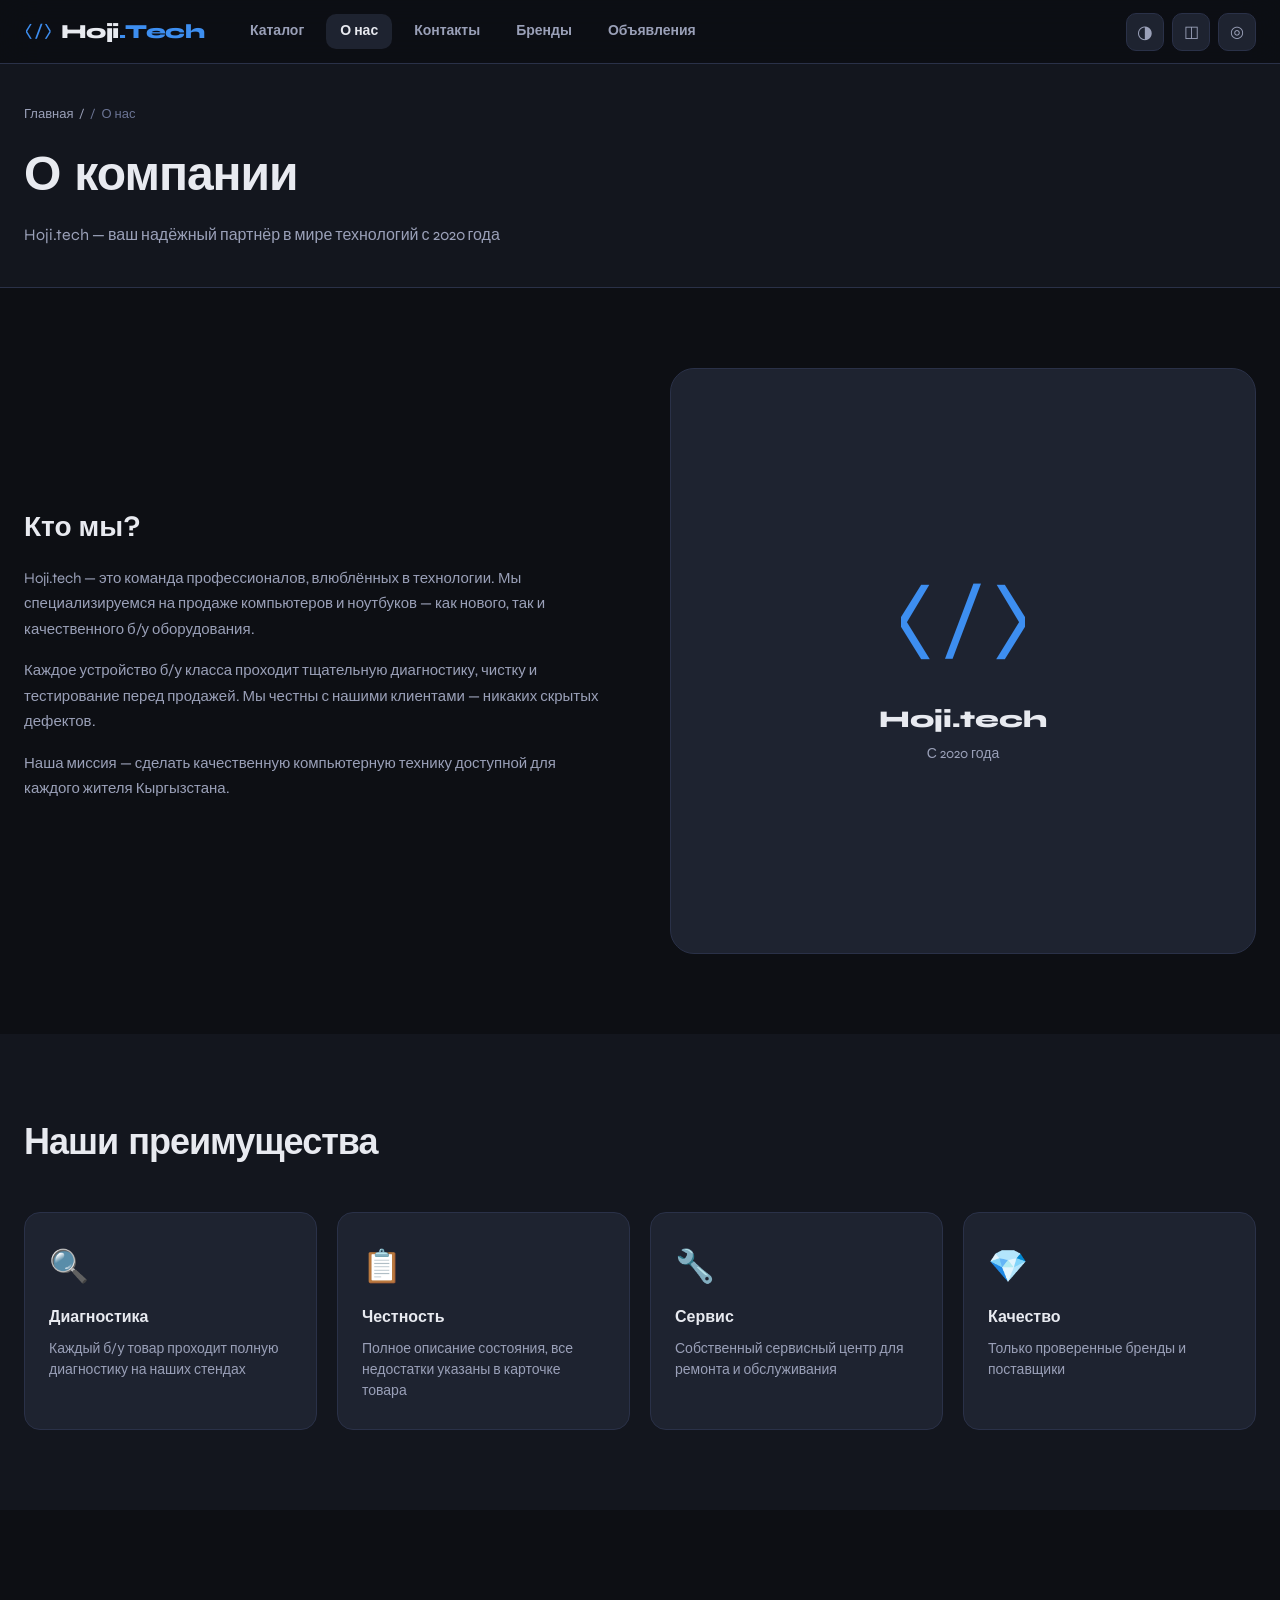
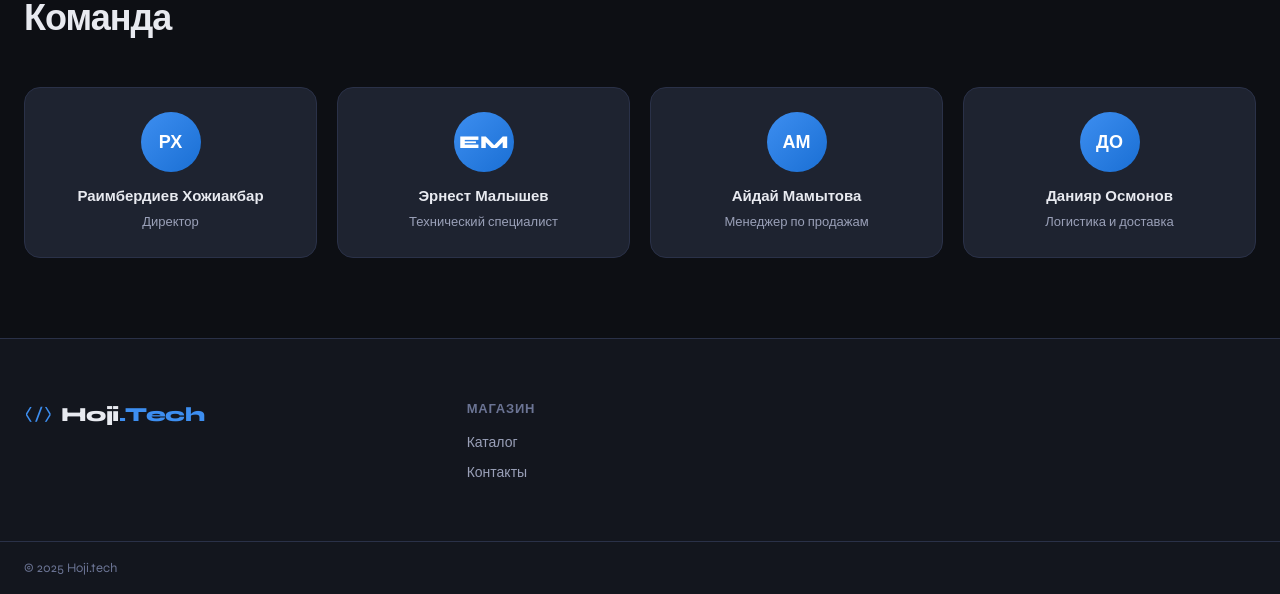
==== about.html @ 4a8a4456 "Add files via upload" ====
<!DOCTYPE html>
<html lang="ru" data-theme="dark">
<head>
  <meta charset="UTF-8">
  <meta name="viewport" content="width=device-width, initial-scale=1.0">
  <title>О нас — Hoji.tech</title>
  <meta name="description" content="Hoji.tech — ведущий интернет-магазин компьютерной техники в Кыргызстане. Узнайте о нас больше.">
  <link rel="preconnect" href="https://fonts.googleapis.com">
  <link href="https://fonts.googleapis.com/css2?family=Syne:wght@400;600;700;800&family=JetBrains+Mono:wght@300;400;500&display=swap" rel="stylesheet">
  <link rel="stylesheet" href="css/style.css">
  <script type="application/ld+json">
  {
    "@context": "https://schema.org",
    "@type": "AboutPage",
    "name": "О компании Hoji.tech",
    "description": "Интернет-магазин компьютеров в Кыргызстане"
  }
  </script>
</head>
<body>
  <header class="header" id="header">
    <div class="container header__inner">
      <a href="index.html" class="header__logo"><span class="logo-icon">⟨/⟩</span><span class="logo-text">Hoji<span class="accent">.Tech</span></span></a>
      <nav class="header__nav" id="mainNav">
        <a href="catalog.html" class="nav-link">Каталог</a>
        <a href="about.html" class="nav-link active">О нас</a>
        <a href="contacts.html" class="nav-link">Контакты</a>
        <a href="brands.html" class="nav-link">Бренды</a>
        <a href="listings.html" class="nav-link">Объявления</a>
      </nav>
      <div class="header__actions">
        <button class="btn-icon theme-toggle" id="themeToggle"><span class="theme-icon">◑</span></button>
        <a href="cart.html" class="btn-icon cart-btn"><span class="cart-icon">◫</span><span class="cart-badge" id="cartBadge" style="display:none">0</span></a>
        <a href="login.html" class="btn-icon" id="authBtn"><span>◎</span></a>
        <button class="btn-icon burger" id="burger"><span></span><span></span><span></span></button>
      </div>
    </div>
  </header>

  <main>
    <section class="page-hero">
      <div class="container">
        <div class="breadcrumb"><a href="index.html">Главная</a> / <span>О нас</span></div>
        <h1 class="page-title">О компании</h1>
        <p class="page-subtitle">Hoji.tech — ваш надёжный партнёр в мире технологий с 2020 года</p>
      </div>
    </section>

    <section class="section">
      <div class="container about-grid">
        <div class="about-text">
          <h2>Кто мы?</h2>
          <p>Hoji.tech — это команда профессионалов, влюблённых в технологии. Мы специализируемся на продаже компьютеров и ноутбуков — как нового, так и качественного б/у оборудования.</p>
          <p>Каждое устройство б/у класса проходит тщательную диагностику, чистку и тестирование перед продажей. Мы честны с нашими клиентами — никаких скрытых дефектов.</p>
          <p>Наша миссия — сделать качественную компьютерную технику доступной для каждого жителя Кыргызстана.</p>
        </div>
        <div class="about-image">
          <div class="about-image-card">
            <div class="about-image-inner">
              <span class="about-big-icon">⟨/⟩</span>
              <h3>Hoji.tech</h3>
              <p>С 2020 года</p>
            </div>
          </div>
        </div>
      </div>
    </section>

    <section class="section section--alt">
      <div class="container">
        <h2 class="section-title">Наши преимущества</h2>
        <div class="why__grid">
          <div class="why-card">
            <div class="why-card__icon">🔍</div>
            <h3>Диагностика</h3>
            <p>Каждый б/у товар проходит полную диагностику на наших стендах</p>
          </div>
          <div class="why-card">
            <div class="why-card__icon">📋</div>
            <h3>Честность</h3>
            <p>Полное описание состояния, все недостатки указаны в карточке товара</p>
          </div>
          <div class="why-card">
            <div class="why-card__icon">🔧</div>
            <h3>Сервис</h3>
            <p>Собственный сервисный центр для ремонта и обслуживания</p>
          </div>
          <div class="why-card">
            <div class="why-card__icon">💎</div>
            <h3>Качество</h3>
            <p>Только проверенные бренды и поставщики</p>
          </div>
        </div>
      </div>
    </section>

    <section class="section">
      <div class="container">
        <h2 class="section-title">Команда</h2>
        <div class="team-grid">
          <div class="team-card">
            <div class="team-card__avatar">РХ</div>
            <h3>Раимбердиев Хожиакбар</h3>
            <p>Директор</p>
          </div>
          <div class="team-card">
            <div class="team-card__avatar">EM</div>
            <h3>Эрнест Малышев</h3>
            <p>Технический специалист</p>
          </div>
          <div class="team-card">
            <div class="team-card__avatar">АМ</div>
            <h3>Айдай Мамытова</h3>
            <p>Менеджер по продажам</p>
          </div>
          <div class="team-card">
            <div class="team-card__avatar">ДО</div>
            <h3>Данияр Осмонов</h3>
            <p>Логистика и доставка</p>
          </div>
        </div>
      </div>
    </section>
  </main>

  <footer class="footer">
    <div class="container footer__inner">
      <div class="footer__brand">
        <a href="index.html" class="header__logo"><span class="logo-icon">⟨/⟩</span><span class="logo-text">Hoji<span class="accent">.Tech</span></span></a>
      </div>
      <div class="footer__links">
        <div class="footer__col">
          <h4>Магазин</h4>
          <a href="catalog.html">Каталог</a>
          <a href="contacts.html">Контакты</a>
        </div>
      </div>
    </div>
    <div class="footer__bottom"><div class="container"><span>© 2025 Hoji.tech</span></div></div>
  </footer>
  <div class="toast-container" id="toastContainer"></div>
  <div class="nav-overlay" id="navOverlay"></div>
  <script type="module" src="js/main.js"></script>
</body>
</html>
---- css/style.css ----
/* ===================================
   HOJI TECH — MAIN STYLESHEET
   Tech-style: Dark/Gray/Blue
   =================================== */

/* ---- RESET & BASE ---- */
*, *::before, *::after { box-sizing: border-box; margin: 0; padding: 0; }

:root {
  --bg: #0d0f14;
  --bg-2: #13161e;
  --bg-3: #1a1e2a;
  --bg-4: #21263a;
  --surface: #1e2330;
  --surface-2: #252b3b;
  --border: #2a3148;
  --border-2: #3a4460;
  --text: #e8eaf0;
  --text-2: #9aa0b8;
  --text-3: #6b7494;
  --accent: #3d8ef0;
  --accent-2: #1a6fd4;
  --accent-glow: rgba(61,142,240,0.2);
  --accent-glow-2: rgba(61,142,240,0.08);
  --green: #22c55e;
  --red: #ef4444;
  --orange: #f59e0b;
  --yellow: #eab308;
  --radius: 10px;
  --radius-lg: 16px;
  --radius-xl: 24px;
  --shadow: 0 2px 12px rgba(0,0,0,0.4);
  --shadow-lg: 0 8px 32px rgba(0,0,0,0.5);
  --transition: 0.2s ease;
  --font: 'Syne', sans-serif;
  --font-mono: 'JetBrains Mono', monospace;
  --header-h: 64px;
}

[data-theme="light"] {
  --bg: #f0f2f8;
  --bg-2: #e8ecf5;
  --bg-3: #dde3f0;
  --bg-4: #d0d8eb;
  --surface: #ffffff;
  --surface-2: #f5f7ff;
  --border: #cdd4e8;
  --border-2: #b8c3d8;
  --text: #1a1e2a;
  --text-2: #4a5270;
  --text-3: #8892a8;
  --accent-glow: rgba(61,142,240,0.12);
  --accent-glow-2: rgba(61,142,240,0.06);
  --shadow: 0 2px 12px rgba(0,0,0,0.08);
  --shadow-lg: 0 8px 32px rgba(0,0,0,0.12);
}

html { scroll-behavior: smooth; font-size: 16px; }

body {
  font-family: var(--font);
  background: var(--bg);
  color: var(--text);
  line-height: 1.6;
  min-height: 100vh;
  transition: background var(--transition), color var(--transition);
  -webkit-font-smoothing: antialiased;
}

a { color: inherit; text-decoration: none; }
img { max-width: 100%; height: auto; display: block; }
button { cursor: pointer; font-family: var(--font); border: none; background: none; }
input, select, textarea { font-family: var(--font); }
ul { list-style: none; }

.container {
  max-width: 1280px;
  margin: 0 auto;
  padding: 0 24px;
}

.accent { color: var(--accent); }
.w-full { width: 100%; }
.flex-1 { flex: 1; }

/* ---- SCROLLBAR ---- */
::-webkit-scrollbar { width: 6px; }
::-webkit-scrollbar-track { background: var(--bg-2); }
::-webkit-scrollbar-thumb { background: var(--border-2); border-radius: 3px; }

/* ===================================
   HEADER
   =================================== */
.header {
  position: sticky;
  top: 0;
  z-index: 100;
  height: var(--header-h);
  background: rgba(13,15,20,0.85);
  backdrop-filter: blur(20px);
  -webkit-backdrop-filter: blur(20px);
  border-bottom: 1px solid var(--border);
  transition: background var(--transition);
}

[data-theme="light"] .header {
  background: rgba(240,242,248,0.85);
}

.header__inner {
  display: flex;
  align-items: center;
  height: 100%;
  gap: 32px;
}

.header__logo {
  display: flex;
  align-items: center;
  gap: 8px;
  font-size: 20px;
  font-weight: 800;
  letter-spacing: -0.5px;
  white-space: nowrap;
}

.logo-icon {
  font-family: var(--font-mono);
  color: var(--accent);
  font-size: 16px;
  font-weight: 500;
}

.header__nav {
  display: flex;
  align-items: center;
  gap: 8px;
  flex: 1;
}

.nav-link {
  padding: 6px 14px;
  border-radius: var(--radius);
  color: var(--text-2);
  font-size: 14px;
  font-weight: 600;
  transition: color var(--transition), background var(--transition);
}
.nav-link:hover, .nav-link.active { color: var(--text); background: var(--surface); }

.header__actions {
  display: flex;
  align-items: center;
  gap: 8px;
  margin-left: auto;
}

.btn-icon {
  display: flex;
  align-items: center;
  justify-content: center;
  width: 38px;
  height: 38px;
  border-radius: var(--radius);
  background: var(--surface);
  color: var(--text-2);
  font-size: 16px;
  position: relative;
  transition: background var(--transition), color var(--transition), transform var(--transition);
  border: 1px solid var(--border);
}
.btn-icon:hover { background: var(--surface-2); color: var(--text); transform: translateY(-1px); }

.cart-badge {
  position: absolute;
  top: -4px;
  right: -4px;
  background: var(--accent);
  color: white;
  font-size: 10px;
  font-weight: 700;
  min-width: 18px;
  height: 18px;
  border-radius: 9px;
  display: flex;
  align-items: center;
  justify-content: center;
  padding: 0 4px;
}

.theme-icon { font-size: 18px; }

/* Burger */
.burger {
  display: none;
  flex-direction: column;
  gap: 4px;
  width: 38px;
  height: 38px;
  padding: 10px;
  background: var(--surface);
  border: 1px solid var(--border);
  border-radius: var(--radius);
}
.burger span {
  display: block;
  width: 100%;
  height: 2px;
  background: var(--text-2);
  border-radius: 2px;
  transition: transform 0.3s, opacity 0.3s;
}
.burger.open span:nth-child(1) { transform: translateY(6px) rotate(45deg); }
.burger.open span:nth-child(2) { opacity: 0; }
.burger.open span:nth-child(3) { transform: translateY(-6px) rotate(-45deg); }

/* Mobile Nav */
.nav-overlay {
  display: none;
  position: fixed;
  inset: 0;
  background: rgba(0,0,0,0.6);
  z-index: 99;
}
.nav-overlay.show { display: block; }

@media (max-width: 768px) {
  .burger { display: flex; }
  .header__nav {
    position: fixed;
    top: var(--header-h);
    left: 0;
    right: 0;
    background: var(--bg-2);
    border-bottom: 1px solid var(--border);
    flex-direction: column;
    align-items: stretch;
    gap: 4px;
    padding: 16px;
    z-index: 100;
    transform: translateY(-100%);
    opacity: 0;
    pointer-events: none;
    transition: transform 0.3s ease, opacity 0.3s ease;
  }
  .header__nav.open {
    transform: translateY(0);
    opacity: 1;
    pointer-events: auto;
  }
  .nav-link { padding: 12px 16px; font-size: 16px; }
}

/* ===================================
   BUTTONS
   =================================== */
.btn {
  display: inline-flex;
  align-items: center;
  justify-content: center;
  gap: 8px;
  padding: 10px 20px;
  border-radius: var(--radius);
  font-family: var(--font);
  font-size: 14px;
  font-weight: 700;
  letter-spacing: 0.2px;
  cursor: pointer;
  border: none;
  transition: all var(--transition);
  position: relative;
  overflow: hidden;
}
.btn::after {
  content: '';
  position: absolute;
  inset: 0;
  background: rgba(255,255,255,0);
  transition: background var(--transition);
}
.btn:hover::after { background: rgba(255,255,255,0.06); }
.btn:active { transform: scale(0.98); }

.btn--primary {
  background: var(--accent);
  color: white;
  box-shadow: 0 0 20px var(--accent-glow);
}
.btn--primary:hover { background: var(--accent-2); box-shadow: 0 0 30px var(--accent-glow); }

.btn--ghost {
  background: transparent;
  color: var(--text-2);
  border: 1px solid var(--border-2);
}
.btn--ghost:hover { background: var(--surface); color: var(--text); }

.btn--lg { padding: 14px 28px; font-size: 15px; border-radius: var(--radius-lg); }
.btn--sm { padding: 7px 14px; font-size: 13px; }
.btn--full { width: 100%; }

.btn-text { background: none; border: none; color: var(--accent); cursor: pointer; font-size: 14px; font-weight: 600; transition: color var(--transition); }
.btn-text:hover { color: var(--accent-2); }

.btn-arrow { transition: transform var(--transition); }
.btn:hover .btn-arrow { transform: translateX(4px); }

.btn-loader { animation: spin 1s linear infinite; }
@keyframes spin { to { transform: rotate(360deg); } }

/* ===================================
   FORMS
   =================================== */
.form-group { display: flex; flex-direction: column; gap: 6px; }
.form-label { font-size: 13px; font-weight: 600; color: var(--text-2); }
.form-input {
  background: var(--bg-3);
  border: 1px solid var(--border);
  border-radius: var(--radius);
  color: var(--text);
  font-family: var(--font);
  font-size: 14px;
  padding: 10px 14px;
  transition: border-color var(--transition), box-shadow var(--transition), background var(--transition);
  outline: none;
  width: 100%;
}
.form-input:focus {
  border-color: var(--accent);
  box-shadow: 0 0 0 3px var(--accent-glow);
  background: var(--bg-2);
}
.form-input.error { border-color: var(--red); box-shadow: 0 0 0 3px rgba(239,68,68,0.15); }
.form-textarea { resize: vertical; min-height: 80px; }
.form-textarea--mono { font-family: var(--font-mono); font-size: 12px; }
.form-error { font-size: 12px; color: var(--red); min-height: 16px; }
.form-hint { font-size: 12px; color: var(--text-3); }
.form-row { display: grid; grid-template-columns: 1fr 1fr; gap: 16px; }
.form-divider { padding: 8px 0; border-top: 1px solid var(--border); margin: 8px 0; }
.form-divider h3 { font-size: 15px; color: var(--text-2); padding-top: 8px; }
.form-actions { display: flex; gap: 12px; align-items: center; }

/* Phone Input */
.phone-input-wrap {
  display: flex;
  align-items: center;
  background: var(--bg-3);
  border: 1px solid var(--border);
  border-radius: var(--radius);
  overflow: hidden;
  transition: border-color var(--transition), box-shadow var(--transition);
}
.phone-input-wrap:focus-within {
  border-color: var(--accent);
  box-shadow: 0 0 0 3px var(--accent-glow);
}
.phone-prefix {
  padding: 10px 12px;
  font-size: 13px;
  font-weight: 600;
  color: var(--text-2);
  background: var(--bg-4);
  border-right: 1px solid var(--border);
  white-space: nowrap;
}
.phone-input { border: none !important; background: transparent !important; padding-left: 12px; box-shadow: none !important; }

/* Password toggle */
.password-wrap { position: relative; }
.password-wrap .form-input { padding-right: 44px; }
.password-toggle {
  position: absolute;
  right: 10px;
  top: 50%;
  transform: translateY(-50%);
  background: none;
  border: none;
  cursor: pointer;
  font-size: 16px;
  color: var(--text-3);
  transition: color var(--transition);
}
.password-toggle:hover { color: var(--text-2); }

/* Checkbox */
.filter-checkbox {
  display: flex;
  align-items: center;
  gap: 8px;
  cursor: pointer;
  padding: 4px 0;
  font-size: 14px;
  color: var(--text-2);
  transition: color var(--transition);
}
.filter-checkbox:hover { color: var(--text); }
.filter-checkbox input[type="checkbox"] {
  width: 16px;
  height: 16px;
  accent-color: var(--accent);
  cursor: pointer;
}

/* Radio options */
.delivery-options, .payment-options { display: flex; flex-direction: column; gap: 10px; margin-bottom: 20px; }
.delivery-option, .payment-option { cursor: pointer; }
.delivery-option input[type="radio"], .payment-option input[type="radio"] { display: none; }
.delivery-option__card, .payment-option__card {
  display: flex;
  align-items: center;
  gap: 12px;
  padding: 14px 16px;
  border: 1px solid var(--border);
  border-radius: var(--radius);
  background: var(--surface);
  transition: border-color var(--transition), background var(--transition);
}
.delivery-option input:checked + .delivery-option__card,
.payment-option input:checked + .payment-option__card {
  border-color: var(--accent);
  background: var(--accent-glow-2);
}
.delivery-option__icon, .payment-option__icon { font-size: 24px; }
.delivery-option__title, .payment-option__title { display: block; font-weight: 700; font-size: 14px; }
.delivery-option__desc, .payment-option__desc { display: block; font-size: 12px; color: var(--text-2); }

/* Form checkbox-label */
.form-checkbox-label {
  display: flex;
  align-items: center;
  gap: 8px;
  cursor: pointer;
  font-size: 14px;
  color: var(--text);
}
.form-checkbox-label input { width: 16px; height: 16px; accent-color: var(--accent); cursor: pointer; }

@media (max-width: 640px) {
  .form-row { grid-template-columns: 1fr; }
}

/* ===================================
   HERO SECTION
   =================================== */
.hero {
  position: relative;
  min-height: calc(100vh - var(--header-h));
  display: flex;
  align-items: center;
  overflow: hidden;
}

.hero__bg {
  position: absolute;
  inset: 0;
  pointer-events: none;
}

.hero__grid {
  position: absolute;
  inset: 0;
  background-image:
    linear-gradient(var(--border) 1px, transparent 1px),
    linear-gradient(90deg, var(--border) 1px, transparent 1px);
  background-size: 60px 60px;
  opacity: 0.3;
  mask-image: radial-gradient(ellipse 80% 80% at 50% 50%, black, transparent);
  -webkit-mask-image: radial-gradient(ellipse 80% 80% at 50% 50%, black, transparent);
}

.hero__orb {
  position: absolute;
  border-radius: 50%;
  filter: blur(80px);
  pointer-events: none;
}
.hero__orb--1 {
  width: 500px;
  height: 500px;
  background: radial-gradient(circle, rgba(61,142,240,0.15) 0%, transparent 70%);
  top: -100px;
  right: 0;
  animation: orbFloat 8s ease-in-out infinite;
}
.hero__orb--2 {
  width: 300px;
  height: 300px;
  background: radial-gradient(circle, rgba(61,142,240,0.08) 0%, transparent 70%);
  bottom: 0;
  left: 10%;
  animation: orbFloat 12s ease-in-out infinite reverse;
}
@keyframes orbFloat {
  0%, 100% { transform: translateY(0); }
  50% { transform: translateY(-30px); }
}

.hero__content {
  position: relative;
  padding: 80px 0;
}

.hero__badge {
  display: inline-flex;
  align-items: center;
  gap: 8px;
  padding: 6px 14px;
  background: var(--accent-glow-2);
  border: 1px solid rgba(61,142,240,0.3);
  border-radius: 20px;
  font-size: 13px;
  font-weight: 600;
  color: var(--accent);
  margin-bottom: 24px;
  animation: fadeInUp 0.6s ease both;
}

.pulse {
  width: 8px;
  height: 8px;
  background: var(--accent);
  border-radius: 50%;
  animation: pulse 2s ease-in-out infinite;
}
@keyframes pulse {
  0%, 100% { opacity: 1; transform: scale(1); }
  50% { opacity: 0.5; transform: scale(1.4); }
}

.hero__title {
  font-size: clamp(40px, 6vw, 80px);
  font-weight: 800;
  line-height: 1.05;
  letter-spacing: -2px;
  margin-bottom: 20px;
  animation: fadeInUp 0.6s 0.1s ease both;
}

.hero__title-accent {
  background: linear-gradient(135deg, var(--accent) 0%, #60b0ff 100%);
  -webkit-background-clip: text;
  -webkit-text-fill-color: transparent;
  background-clip: text;
}

.hero__subtitle {
  font-size: 18px;
  color: var(--text-2);
  max-width: 500px;
  margin-bottom: 36px;
  animation: fadeInUp 0.6s 0.2s ease both;
}

.hero__actions {
  display: flex;
  gap: 12px;
  flex-wrap: wrap;
  margin-bottom: 60px;
  animation: fadeInUp 0.6s 0.3s ease both;
}

.hero__stats {
  display: flex;
  gap: 48px;
  animation: fadeInUp 0.6s 0.4s ease both;
}

.stat { display: flex; flex-direction: column; }
.stat__num {
  font-size: 36px;
  font-weight: 800;
  font-family: var(--font-mono);
  color: var(--accent);
  line-height: 1;
}
.stat__label { font-size: 13px; color: var(--text-2); }

@keyframes fadeInUp {
  from { opacity: 0; transform: translateY(24px); }
  to { opacity: 1; transform: translateY(0); }
}

/* ===================================
   SECTIONS
   =================================== */
.section { padding: 80px 0; }
.section--alt { background: var(--bg-2); }
.section--no-pad { padding: 0; }

.section-title {
  font-size: clamp(24px, 3vw, 36px);
  font-weight: 800;
  letter-spacing: -1px;
  margin-bottom: 40px;
}

.section-header {
  display: flex;
  align-items: baseline;
  justify-content: space-between;
  margin-bottom: 40px;
}
.section-header .section-title { margin-bottom: 0; }
.section-link { font-size: 14px; font-weight: 600; color: var(--accent); transition: color var(--transition); }
.section-link:hover { color: var(--accent-2); }

/* ===================================
   CATEGORIES
   =================================== */
.categories__grid {
  display: grid;
  grid-template-columns: repeat(3, 1fr);
  gap: 20px;
}

.category-card {
  display: flex;
  flex-direction: column;
  padding: 32px;
  background: var(--surface);
  border: 1px solid var(--border);
  border-radius: var(--radius-lg);
  transition: transform var(--transition), border-color var(--transition), box-shadow var(--transition);
  cursor: pointer;
}
.category-card:hover {
  transform: translateY(-4px);
  border-color: var(--border-2);
  box-shadow: var(--shadow-lg);
}
.category-card--accent { border-color: rgba(61,142,240,0.4); }

.category-card__icon { font-size: 40px; margin-bottom: 16px; }
.category-card__title { font-size: 20px; font-weight: 700; margin-bottom: 8px; }
.category-card__desc { font-size: 14px; color: var(--text-2); margin-bottom: 16px; flex: 1; }
.category-card__link { font-size: 14px; font-weight: 600; color: var(--accent); }

@media (max-width: 768px) { .categories__grid { grid-template-columns: 1fr; gap: 12px; } }
@media (min-width: 769px) and (max-width: 1024px) { .categories__grid { grid-template-columns: repeat(2, 1fr); } }

/* ===================================
   PRODUCT CARDS
   =================================== */
.products-grid {
  display: grid;
  grid-template-columns: repeat(auto-fill, minmax(260px, 1fr));
  gap: 20px;
}

.product-card {
  background: var(--surface);
  border: 1px solid var(--border);
  border-radius: var(--radius-lg);
  overflow: hidden;
  transition: transform var(--transition), border-color var(--transition), box-shadow var(--transition);
  position: relative;
  display: flex;
  flex-direction: column;
}
.product-card:hover {
  transform: translateY(-4px);
  border-color: var(--border-2);
  box-shadow: var(--shadow-lg);
}

.product-card__img-wrap {
  position: relative;
  aspect-ratio: 4/3;
  background: var(--bg-3);
  overflow: hidden;
}
.product-card__img {
  width: 100%;
  height: 100%;
  object-fit: cover;
  transition: transform 0.4s ease;
}
.product-card:hover .product-card__img { transform: scale(1.05); }

.product-card__badges {
  position: absolute;
  top: 10px;
  left: 10px;
  display: flex;
  gap: 6px;
  flex-wrap: wrap;
}

.badge {
  display: inline-flex;
  align-items: center;
  gap: 4px;
  padding: 3px 8px;
  border-radius: 6px;
  font-size: 11px;
  font-weight: 700;
  letter-spacing: 0.3px;
}
.badge--new { background: var(--accent); color: white; }
.badge--used { background: var(--orange); color: white; }
.badge--sale { background: var(--red); color: white; }

.product-card__body {
  padding: 16px;
  display: flex;
  flex-direction: column;
  flex: 1;
}
.product-card__brand { font-size: 11px; font-family: var(--font-mono); color: var(--text-3); text-transform: uppercase; margin-bottom: 4px; }
.product-card__title { font-size: 15px; font-weight: 700; line-height: 1.3; margin-bottom: 8px; color: var(--text); }
.product-card__title a:hover { color: var(--accent); }

.product-card__price-row { display: flex; align-items: baseline; gap: 8px; margin-top: auto; padding-top: 12px; }
.product-card__price { font-size: 20px; font-weight: 800; color: var(--accent); font-family: var(--font-mono); }
.product-card__price-old { font-size: 13px; color: var(--text-3); text-decoration: line-through; }

.product-card__footer {
  padding: 12px 16px;
  border-top: 1px solid var(--border);
  display: flex;
  gap: 8px;
}
.product-card__footer .btn { flex: 1; padding: 9px 12px; font-size: 13px; }

/* Skeleton */
.skeleton {
  background: linear-gradient(90deg, var(--bg-3) 25%, var(--bg-4) 50%, var(--bg-3) 75%);
  background-size: 200% 100%;
  animation: shimmer 1.5s infinite;
  border-radius: var(--radius-lg);
  min-height: 320px;
}
@keyframes shimmer {
  0% { background-position: 200% 0; }
  100% { background-position: -200% 0; }
}
.skeleton--line { min-height: unset; border-radius: 4px; }

/* Intersection Observer reveal */
.product-card.hidden { opacity: 0; transform: translateY(20px); }
.product-card.visible {
  opacity: 1;
  transform: translateY(0);
  transition: opacity 0.5s ease, transform 0.5s ease;
}

/* ===================================
   WHY CARDS
   =================================== */
.why__grid {
  display: grid;
  grid-template-columns: repeat(4, 1fr);
  gap: 20px;
}
.why-card {
  background: var(--surface);
  border: 1px solid var(--border);
  border-radius: var(--radius-lg);
  padding: 28px 24px;
  transition: transform var(--transition), border-color var(--transition);
}
.why-card:hover { transform: translateY(-3px); border-color: var(--border-2); }
.why-card__icon { font-size: 32px; margin-bottom: 12px; }
.why-card h3 { font-size: 16px; font-weight: 700; margin-bottom: 8px; }
.why-card p { font-size: 14px; color: var(--text-2); line-height: 1.5; }

@media (max-width: 1024px) { .why__grid { grid-template-columns: repeat(2, 1fr); } }
@media (max-width: 640px) { .why__grid { grid-template-columns: 1fr; } }

/* ===================================
   CTA BANNER
   =================================== */
.cta-banner {
  background: linear-gradient(135deg, var(--bg-3) 0%, var(--surface) 100%);
  border-top: 1px solid var(--border);
  border-bottom: 1px solid var(--border);
  padding: 60px 0;
}
.cta-banner__inner {
  display: flex;
  align-items: center;
  justify-content: space-between;
  gap: 24px;
}
.cta-banner__content h2 { font-size: 28px; font-weight: 800; margin-bottom: 8px; }
.cta-banner__content p { font-size: 16px; color: var(--text-2); }
@media (max-width: 768px) { .cta-banner__inner { flex-direction: column; text-align: center; } }

/* ===================================
   FOOTER
   =================================== */
.footer {
  background: var(--bg-2);
  border-top: 1px solid var(--border);
  padding-top: 60px;
}
.footer__inner {
  display: grid;
  grid-template-columns: 1fr 2fr;
  gap: 48px;
  padding-bottom: 48px;
}
.footer__brand p { font-size: 13px; color: var(--text-2); margin-top: 12px; line-height: 1.6; }
.footer__links { display: grid; grid-template-columns: repeat(3, 1fr); gap: 24px; }
.footer__col h4 { font-size: 13px; font-weight: 700; text-transform: uppercase; letter-spacing: 0.8px; color: var(--text-3); margin-bottom: 12px; }
.footer__col a, .footer__col span { display: block; font-size: 14px; color: var(--text-2); margin-bottom: 8px; transition: color var(--transition); }
.footer__col a:hover { color: var(--text); }
.footer__bottom {
  border-top: 1px solid var(--border);
  padding: 16px 0;
}
.footer__bottom .container { display: flex; justify-content: space-between; align-items: center; font-size: 13px; color: var(--text-3); }
@media (max-width: 768px) {
  .footer__inner { grid-template-columns: 1fr; gap: 32px; }
  .footer__links { grid-template-columns: repeat(2, 1fr); }
}

/* ===================================
   TOAST NOTIFICATIONS
   =================================== */
.toast-container {
  position: fixed;
  bottom: 24px;
  right: 24px;
  z-index: 1000;
  display: flex;
  flex-direction: column;
  gap: 10px;
  pointer-events: none;
}

.toast {
  display: flex;
  align-items: center;
  gap: 12px;
  padding: 14px 18px;
  background: var(--surface-2);
  border: 1px solid var(--border-2);
  border-radius: var(--radius-lg);
  box-shadow: var(--shadow-lg);
  font-size: 14px;
  font-weight: 600;
  min-width: 260px;
  max-width: 360px;
  pointer-events: auto;
  transform: translateX(120%);
  transition: transform 0.35s cubic-bezier(0.34, 1.56, 0.64, 1), opacity 0.35s ease;
  opacity: 0;
}
.toast.show { transform: translateX(0); opacity: 1; }
.toast.hide { transform: translateX(120%); opacity: 0; }

.toast--success { border-left: 3px solid var(--green); }
.toast--error { border-left: 3px solid var(--red); }
.toast--info { border-left: 3px solid var(--accent); }

.toast__icon { font-size: 18px; flex-shrink: 0; }
.toast__text { flex: 1; }
.toast__close { color: var(--text-3); cursor: pointer; font-size: 16px; background: none; border: none; transition: color var(--transition); }
.toast__close:hover { color: var(--text); }

/* ===================================
   PAGE HERO (inner pages)
   =================================== */
.page-hero {
  background: var(--bg-2);
  border-bottom: 1px solid var(--border);
  padding: 40px 0;
}
.page-title { font-size: clamp(28px, 4vw, 48px); font-weight: 800; letter-spacing: -1px; margin-top: 12px; }
.page-subtitle { font-size: 16px; color: var(--text-2); margin-top: 8px; }

.breadcrumb {
  font-size: 13px;
  color: var(--text-3);
  display: flex;
  gap: 6px;
  align-items: center;
  flex-wrap: wrap;
}
.breadcrumb a { color: var(--text-2); transition: color var(--transition); }
.breadcrumb a:hover { color: var(--accent); }
.breadcrumb a::after { content: '/'; margin-left: 6px; }

/* ===================================
   CATALOG PAGE
   =================================== */
.catalog-page { padding: 40px 0; }

.catalog-search { margin-bottom: 32px; }
.search-wrap {
  position: relative;
  max-width: 600px;
}
.search-icon {
  position: absolute;
  left: 14px;
  top: 50%;
  transform: translateY(-50%);
  font-size: 20px;
  color: var(--text-3);
  pointer-events: none;
}
.search-input {
  width: 100%;
  background: var(--surface);
  border: 1px solid var(--border);
  border-radius: var(--radius-lg);
  color: var(--text);
  font-family: var(--font);
  font-size: 15px;
  padding: 13px 44px;
  outline: none;
  transition: border-color var(--transition), box-shadow var(--transition);
}
.search-input:focus {
  border-color: var(--accent);
  box-shadow: 0 0 0 3px var(--accent-glow);
}
.search-clear {
  position: absolute;
  right: 14px;
  top: 50%;
  transform: translateY(-50%);
  background: none;
  border: none;
  color: var(--text-3);
  cursor: pointer;
  font-size: 14px;
  transition: color var(--transition);
}
.search-clear:hover { color: var(--text); }

.catalog-layout {
  display: grid;
  grid-template-columns: 260px 1fr;
  gap: 32px;
  align-items: start;
}

/* Filters */
.filters {
  background: var(--surface);
  border: 1px solid var(--border);
  border-radius: var(--radius-lg);
  padding: 24px;
  position: sticky;
  top: calc(var(--header-h) + 16px);
}
.filters__header {
  display: flex;
  align-items: center;
  justify-content: space-between;
  margin-bottom: 24px;
}
.filters__header h3 { font-size: 16px; font-weight: 700; }

.filter-group { margin-bottom: 24px; }
.filter-group__title {
  font-size: 12px;
  font-weight: 700;
  text-transform: uppercase;
  letter-spacing: 0.8px;
  color: var(--text-3);
  margin-bottom: 10px;
}

/* Price range */
.price-range { display: flex; align-items: center; gap: 8px; margin-bottom: 12px; }
.price-input {
  width: 80px;
  background: var(--bg-3);
  border: 1px solid var(--border);
  border-radius: var(--radius);
  color: var(--text);
  font-family: var(--font-mono);
  font-size: 13px;
  padding: 7px 10px;
  outline: none;
  transition: border-color var(--transition);
}
.price-input:focus { border-color: var(--accent); }
.price-range__sep { color: var(--text-3); }
.price-slider { width: 100%; accent-color: var(--accent); cursor: pointer; }
.price-slider-wrap { padding: 8px 0; }

/* Catalog main */
.catalog-toolbar {
  display: flex;
  align-items: center;
  gap: 16px;
  margin-bottom: 20px;
  flex-wrap: wrap;
}
.catalog-count { font-size: 14px; color: var(--text-2); flex: 1; }
.catalog-sort { display: flex; align-items: center; gap: 8px; font-size: 13px; color: var(--text-2); }
.sort-select {
  background: var(--surface);
  border: 1px solid var(--border);
  border-radius: var(--radius);
  color: var(--text);
  font-family: var(--font);
  font-size: 13px;
  padding: 7px 12px;
  cursor: pointer;
  outline: none;
  transition: border-color var(--transition);
}
.sort-select:focus { border-color: var(--accent); }

.filters-toggle { display: none; }

.catalog-empty {
  text-align: center;
  padding: 80px 20px;
  grid-column: 1 / -1;
}
.empty-icon { font-size: 48px; margin-bottom: 16px; }
.catalog-empty h3 { font-size: 20px; font-weight: 700; margin-bottom: 8px; }
.catalog-empty p { color: var(--text-2); margin-bottom: 24px; }

/* Pagination */
.pagination {
  display: flex;
  gap: 8px;
  justify-content: center;
  margin-top: 40px;
  flex-wrap: wrap;
}
.page-btn {
  min-width: 38px;
  height: 38px;
  display: flex;
  align-items: center;
  justify-content: center;
  padding: 0 12px;
  border-radius: var(--radius);
  background: var(--surface);
  border: 1px solid var(--border);
  color: var(--text-2);
  font-size: 14px;
  font-weight: 600;
  cursor: pointer;
  transition: all var(--transition);
}
.page-btn:hover { background: var(--surface-2); color: var(--text); border-color: var(--border-2); }
.page-btn.active { background: var(--accent); color: white; border-color: var(--accent); }
.page-btn:disabled { opacity: 0.4; cursor: not-allowed; }

@media (max-width: 1024px) {
  .catalog-layout { grid-template-columns: 220px 1fr; gap: 20px; }
}
@media (max-width: 768px) {
  .catalog-layout { grid-template-columns: 1fr; }
  .filters {
    position: fixed;
    top: 0;
    left: 0;
    bottom: 0;
    width: 280px;
    z-index: 200;
    overflow-y: auto;
    transform: translateX(-100%);
    transition: transform 0.3s ease;
    border-radius: 0;
  }
  .filters.open { transform: translateX(0); }
  .filters-toggle { display: flex; }
}

/* ===================================
   PRODUCT PAGE
   =================================== */
.product-page { padding: 32px 0 80px; }

.product-skeleton {
  display: grid;
  grid-template-columns: 1fr 1fr;
  gap: 40px;
  margin: 32px 0;
}
.product-skeleton__gallery { aspect-ratio: 1; border-radius: var(--radius-lg); }
.product-skeleton__info { display: flex; flex-direction: column; gap: 12px; }

.product-detail {
  display: grid;
  grid-template-columns: 1fr 1fr;
  gap: 48px;
  margin: 32px 0;
  align-items: start;
}

/* Gallery */
.product-gallery { position: sticky; top: calc(var(--header-h) + 20px); }
.gallery-main {
  position: relative;
  border-radius: var(--radius-lg);
  overflow: hidden;
  background: var(--bg-3);
  aspect-ratio: 4/3;
  margin-bottom: 12px;
}
.gallery-main__img { width: 100%; height: 100%; object-fit: cover; cursor: zoom-in; transition: transform 0.4s ease; }
.gallery-main__img:hover { transform: scale(1.03); }
.gallery-zoom {
  position: absolute;
  bottom: 12px;
  right: 12px;
  background: rgba(0,0,0,0.5);
  color: white;
  border-radius: 8px;
  padding: 6px 10px;
  font-size: 14px;
  cursor: pointer;
  pointer-events: none;
}
.gallery-thumbs { display: flex; gap: 8px; overflow-x: auto; }
.gallery-thumb {
  flex-shrink: 0;
  width: 72px;
  height: 72px;
  border-radius: 8px;
  overflow: hidden;
  cursor: pointer;
  border: 2px solid transparent;
  transition: border-color var(--transition);
  background: var(--bg-3);
}
.gallery-thumb img { width: 100%; height: 100%; object-fit: cover; }
.gallery-thumb.active { border-color: var(--accent); }

/* Product Info */
.product-badges { display: flex; gap: 6px; margin-bottom: 12px; flex-wrap: wrap; }
.product-title { font-size: clamp(22px, 3vw, 32px); font-weight: 800; letter-spacing: -0.5px; margin-bottom: 8px; line-height: 1.2; }
.product-meta { display: flex; align-items: center; gap: 16px; margin-bottom: 24px; }
.product-brand { font-size: 13px; font-family: var(--font-mono); color: var(--accent); font-weight: 500; }
.product-sku { font-size: 12px; color: var(--text-3); font-family: var(--font-mono); }

.product-price-block { display: flex; align-items: baseline; gap: 12px; margin-bottom: 12px; }
.product-price { font-size: 36px; font-weight: 800; color: var(--accent); font-family: var(--font-mono); }
.product-price-old { font-size: 18px; color: var(--text-3); text-decoration: line-through; }

.product-availability { display: flex; align-items: center; gap: 8px; font-size: 14px; color: var(--green); margin-bottom: 24px; font-weight: 600; }
.dot { width: 8px; height: 8px; border-radius: 50%; flex-shrink: 0; }
.dot--green { background: var(--green); box-shadow: 0 0 6px rgba(34,197,94,0.5); }
.dot--red { background: var(--red); }

.product-actions {
  display: flex;
  gap: 12px;
  margin-bottom: 24px;
  align-items: center;
}
.qty-control {
  display: flex;
  align-items: center;
  border: 1px solid var(--border);
  border-radius: var(--radius);
  overflow: hidden;
}
.qty-btn {
  width: 38px;
  height: 46px;
  display: flex;
  align-items: center;
  justify-content: center;
  background: var(--surface);
  border: none;
  color: var(--text-2);
  font-size: 20px;
  font-weight: 600;
  cursor: pointer;
  transition: background var(--transition), color var(--transition);
}
.qty-btn:hover { background: var(--surface-2); color: var(--text); }
.qty-input {
  width: 48px;
  height: 46px;
  text-align: center;
  background: var(--bg-3);
  border: none;
  border-left: 1px solid var(--border);
  border-right: 1px solid var(--border);
  color: var(--text);
  font-family: var(--font-mono);
  font-size: 15px;
  font-weight: 600;
  outline: none;
}

.product-delivery { display: flex; flex-direction: column; gap: 8px; margin-top: 20px; }
.delivery-item { font-size: 13px; color: var(--text-2); display: flex; align-items: center; gap: 8px; }

/* Tabs */
.product-tabs { margin: 48px 0; }
.tabs-nav { display: flex; gap: 0; border-bottom: 1px solid var(--border); margin-bottom: 24px; }
.tab-btn {
  padding: 12px 24px;
  background: none;
  border: none;
  border-bottom: 2px solid transparent;
  font-family: var(--font);
  font-size: 14px;
  font-weight: 600;
  color: var(--text-2);
  cursor: pointer;
  transition: color var(--transition), border-color var(--transition);
  margin-bottom: -1px;
}
.tab-btn.active, .tab-btn:hover { color: var(--text); border-bottom-color: var(--accent); }
.tab-content { display: none; }
.tab-content.active { display: block; }

.specs-table { width: 100%; border-collapse: collapse; }
.specs-table tr:nth-child(even) td { background: var(--bg-2); }
.specs-table td { padding: 10px 16px; font-size: 14px; border-bottom: 1px solid var(--border); }
.specs-table td:first-child { color: var(--text-2); width: 40%; font-weight: 600; }

.product-description { font-size: 15px; color: var(--text-2); line-height: 1.7; }

/* Related */
.related-section { margin: 48px 0; }

/* Zoom modal */
.zoom-modal {
  position: fixed;
  inset: 0;
  z-index: 500;
  display: flex;
  align-items: center;
  justify-content: center;
}
.zoom-modal__backdrop { position: absolute; inset: 0; background: rgba(0,0,0,0.85); cursor: pointer; }
.zoom-modal__content { position: relative; z-index: 1; max-width: 90vw; max-height: 90vh; }
.zoom-modal__content img { max-width: 90vw; max-height: 90vh; object-fit: contain; border-radius: var(--radius-lg); }
.zoom-close {
  position: absolute;
  top: -12px;
  right: -12px;
  width: 32px;
  height: 32px;
  border-radius: 50%;
  background: var(--surface);
  border: 1px solid var(--border);
  color: var(--text);
  font-size: 16px;
  display: flex;
  align-items: center;
  justify-content: center;
  cursor: pointer;
  z-index: 2;
}

@media (max-width: 768px) {
  .product-detail { grid-template-columns: 1fr; }
  .product-gallery { position: static; }
  .product-skeleton { grid-template-columns: 1fr; }
}

/* ===================================
   CART PAGE
   =================================== */
.cart-page { padding: 40px 0 80px; }

.cart-empty { text-align: center; padding: 100px 20px; }
.cart-empty .empty-icon { font-size: 64px; margin-bottom: 20px; }
.cart-empty h2 { font-size: 28px; font-weight: 700; margin-bottom: 8px; }
.cart-empty p { color: var(--text-2); margin-bottom: 24px; }

.cart-layout { display: grid; grid-template-columns: 1fr 340px; gap: 32px; align-items: start; }

.cart-items { background: var(--surface); border: 1px solid var(--border); border-radius: var(--radius-lg); overflow: hidden; }
.cart-items__header {
  display: grid;
  grid-template-columns: 2fr 1fr 120px 1fr 40px;
  gap: 16px;
  padding: 14px 20px;
  font-size: 12px;
  font-weight: 700;
  text-transform: uppercase;
  letter-spacing: 0.8px;
  color: var(--text-3);
  border-bottom: 1px solid var(--border);
}

.cart-item {
  display: grid;
  grid-template-columns: 2fr 1fr 120px 1fr 40px;
  gap: 16px;
  align-items: center;
  padding: 16px 20px;
  border-bottom: 1px solid var(--border);
  transition: background var(--transition);
}
.cart-item:last-child { border-bottom: none; }
.cart-item:hover { background: var(--bg-3); }

.cart-item__info { display: flex; align-items: center; gap: 12px; }
.cart-item__img {
  width: 60px;
  height: 60px;
  object-fit: cover;
  border-radius: 8px;
  background: var(--bg-3);
  flex-shrink: 0;
}
.cart-item__title { font-size: 14px; font-weight: 600; line-height: 1.3; }
.cart-item__title a:hover { color: var(--accent); }
.cart-item__brand { font-size: 11px; color: var(--text-3); font-family: var(--font-mono); }
.cart-item__price { font-size: 15px; font-weight: 700; color: var(--accent); font-family: var(--font-mono); }
.cart-item__total { font-size: 15px; font-weight: 700; font-family: var(--font-mono); }
.cart-item__remove {
  background: none;
  border: none;
  color: var(--text-3);
  cursor: pointer;
  font-size: 16px;
  transition: color var(--transition);
  display: flex;
  align-items: center;
  justify-content: center;
  width: 32px;
  height: 32px;
  border-radius: 8px;
  transition: background var(--transition), color var(--transition);
}
.cart-item__remove:hover { background: rgba(239,68,68,0.1); color: var(--red); }

/* Cart qty control */
.cart-qty {
  display: flex;
  align-items: center;
  border: 1px solid var(--border);
  border-radius: 8px;
  overflow: hidden;
  width: fit-content;
}
.cart-qty__btn {
  width: 30px;
  height: 30px;
  display: flex;
  align-items: center;
  justify-content: center;
  background: var(--bg-3);
  border: none;
  color: var(--text-2);
  font-size: 16px;
  cursor: pointer;
  transition: background var(--transition);
}
.cart-qty__btn:hover { background: var(--bg-4); }
.cart-qty__num {
  width: 36px;
  height: 30px;
  display: flex;
  align-items: center;
  justify-content: center;
  font-size: 13px;
  font-weight: 700;
  font-family: var(--font-mono);
  background: var(--bg-2);
  border-left: 1px solid var(--border);
  border-right: 1px solid var(--border);
}

.cart-actions-row {
  display: flex;
  align-items: center;
  justify-content: space-between;
  padding: 16px 20px;
  border-top: 1px solid var(--border);
}

.cart-summary {
  background: var(--surface);
  border: 1px solid var(--border);
  border-radius: var(--radius-lg);
  padding: 24px;
  position: sticky;
  top: calc(var(--header-h) + 16px);
}
.cart-summary__title { font-size: 18px; font-weight: 700; margin-bottom: 20px; }
.cart-summary__row {
  display: flex;
  justify-content: space-between;
  align-items: center;
  padding: 10px 0;
  border-bottom: 1px solid var(--border);
  font-size: 14px;
  color: var(--text-2);
}
.cart-summary__row--total {
  border-bottom: none;
  font-size: 18px;
  font-weight: 800;
  color: var(--text);
  padding: 16px 0 20px;
}
.cart-secure { display: flex; align-items: center; justify-content: center; gap: 6px; font-size: 12px; color: var(--text-3); margin-top: 12px; }

@media (max-width: 1024px) { .cart-layout { grid-template-columns: 1fr; } .cart-summary { position: static; } }
@media (max-width: 640px) {
  .cart-items__header { display: none; }
  .cart-item { grid-template-columns: 1fr auto; gap: 12px; }
  .cart-item > *:nth-child(3), .cart-item > *:nth-child(4) { display: none; }
}

/* ===================================
   CHECKOUT PAGE
   =================================== */
.checkout-page { padding: 40px 0 80px; }

.checkout-steps {
  display: flex;
  align-items: center;
  margin-bottom: 40px;
  max-width: 600px;
}
.checkout-step {
  display: flex;
  align-items: center;
  gap: 10px;
  flex: 1;
}
.step-num {
  width: 34px;
  height: 34px;
  border-radius: 50%;
  display: flex;
  align-items: center;
  justify-content: center;
  background: var(--surface);
  border: 2px solid var(--border);
  font-size: 14px;
  font-weight: 700;
  transition: all var(--transition);
  flex-shrink: 0;
}
.step-label { font-size: 13px; font-weight: 600; color: var(--text-2); }
.checkout-step.active .step-num { background: var(--accent); border-color: var(--accent); color: white; }
.checkout-step.done .step-num { background: var(--green); border-color: var(--green); color: white; }
.step-line { flex: 1; height: 2px; background: var(--border); margin: 0 8px; }

.checkout-layout { display: grid; grid-template-columns: 1fr 360px; gap: 32px; align-items: start; }

.checkout-form { background: var(--surface); border: 1px solid var(--border); border-radius: var(--radius-lg); padding: 32px; }
.form-step { display: none; }
.form-step.active { display: block; }
.form-step__title { font-size: 20px; font-weight: 700; margin-bottom: 24px; }
.form-step .form-group { margin-bottom: 16px; }

.checkout-summary {
  background: var(--surface);
  border: 1px solid var(--border);
  border-radius: var(--radius-lg);
  padding: 24px;
  position: sticky;
  top: calc(var(--header-h) + 16px);
}
.checkout-summary h3 { font-size: 16px; font-weight: 700; margin-bottom: 16px; }
.checkout-items { margin-bottom: 16px; }
.checkout-item {
  display: flex;
  align-items: center;
  gap: 10px;
  padding: 8px 0;
  border-bottom: 1px solid var(--border);
}
.checkout-item:last-child { border-bottom: none; }
.checkout-item__img { width: 44px; height: 44px; object-fit: cover; border-radius: 8px; background: var(--bg-3); flex-shrink: 0; }
.checkout-item__info { flex: 1; }
.checkout-item__name { font-size: 13px; font-weight: 600; line-height: 1.3; }
.checkout-item__qty { font-size: 12px; color: var(--text-3); }
.checkout-item__price { font-size: 13px; font-weight: 700; color: var(--accent); font-family: var(--font-mono); flex-shrink: 0; }
.checkout-summary__divider { height: 1px; background: var(--border); margin: 12px 0; }
.checkout-summary__row { display: flex; justify-content: space-between; font-size: 14px; color: var(--text-2); padding: 4px 0; }
.checkout-summary__row--total { font-size: 18px; font-weight: 800; color: var(--text); padding: 12px 0 0; border-top: 1px solid var(--border); margin-top: 8px; }

.order-review {
  background: var(--bg-3);
  border: 1px solid var(--border);
  border-radius: var(--radius);
  padding: 16px;
  margin-bottom: 24px;
  font-size: 13px;
  line-height: 1.8;
  color: var(--text-2);
}

@media (max-width: 1024px) { .checkout-layout { grid-template-columns: 1fr; } .checkout-summary { position: static; } }
@media (max-width: 640px) { .checkout-steps { font-size: 12px; } .step-label { display: none; } .checkout-form { padding: 20px; } }

/* ===================================
   AUTH PAGE
   =================================== */
.auth-page {
  min-height: calc(100vh - var(--header-h));
  display: flex;
  align-items: center;
  justify-content: center;
  padding: 40px 24px;
  background: radial-gradient(ellipse at 50% 30%, var(--accent-glow-2) 0%, transparent 60%);
}
.auth-container { width: 100%; max-width: 460px; }
.auth-card {
  background: var(--surface);
  border: 1px solid var(--border);
  border-radius: var(--radius-xl);
  padding: 40px;
}
.auth-logo { display: flex; align-items: center; gap: 8px; font-size: 22px; font-weight: 800; margin-bottom: 28px; }

.auth-tabs { display: flex; gap: 4px; background: var(--bg-3); border-radius: var(--radius); padding: 4px; margin-bottom: 24px; }
.auth-tab {
  flex: 1;
  padding: 9px;
  border-radius: 7px;
  background: transparent;
  border: none;
  font-family: var(--font);
  font-size: 14px;
  font-weight: 600;
  color: var(--text-2);
  cursor: pointer;
  transition: all var(--transition);
}
.auth-tab.active { background: var(--surface-2); color: var(--text); box-shadow: var(--shadow); }

.auth-form { display: none; }
.auth-form.active { display: flex; flex-direction: column; gap: 16px; }
.auth-hint { font-size: 12px; color: var(--text-3); text-align: center; }
.auth-hint code { font-family: var(--font-mono); color: var(--accent); background: var(--bg-3); padding: 2px 6px; border-radius: 4px; }

/* ===================================
   PROFILE PAGE
   =================================== */
.profile-page { padding: 40px 0 80px; }
.profile-layout { display: grid; grid-template-columns: 260px 1fr; gap: 32px; align-items: start; }

.profile-sidebar {
  background: var(--surface);
  border: 1px solid var(--border);
  border-radius: var(--radius-lg);
  padding: 24px;
  text-align: center;
  position: sticky;
  top: calc(var(--header-h) + 16px);
}
.profile-avatar {
  width: 80px;
  height: 80px;
  border-radius: 50%;
  background: linear-gradient(135deg, var(--accent) 0%, var(--accent-2) 100%);
  display: flex;
  align-items: center;
  justify-content: center;
  font-size: 28px;
  font-weight: 800;
  color: white;
  margin: 0 auto 12px;
}
.profile-name { font-size: 17px; font-weight: 700; margin-bottom: 4px; }
.profile-email { font-size: 13px; color: var(--text-2); margin-bottom: 24px; }

.profile-nav { display: flex; flex-direction: column; gap: 4px; }
.profile-nav__item {
  display: flex;
  align-items: center;
  gap: 10px;
  padding: 10px 14px;
  border-radius: var(--radius);
  background: none;
  border: none;
  font-family: var(--font);
  font-size: 14px;
  font-weight: 600;
  color: var(--text-2);
  cursor: pointer;
  transition: all var(--transition);
  text-align: left;
}
.profile-nav__item:hover { background: var(--bg-3); color: var(--text); }
.profile-nav__item.active { background: var(--accent-glow-2); color: var(--accent); border: 1px solid rgba(61,142,240,0.2); }
.profile-nav__item.danger { color: var(--red); }
.profile-nav__item.danger:hover { background: rgba(239,68,68,0.1); }

.profile-content {
  background: var(--surface);
  border: 1px solid var(--border);
  border-radius: var(--radius-lg);
  padding: 32px;
}
.profile-tab { display: none; }
.profile-tab.active { display: block; }
.profile-tab h2 { font-size: 20px; font-weight: 700; margin-bottom: 24px; }
.profile-form { display: flex; flex-direction: column; gap: 16px; }

/* Orders list */
.order-card {
  background: var(--bg-3);
  border: 1px solid var(--border);
  border-radius: var(--radius-lg);
  padding: 20px;
  margin-bottom: 16px;
}
.order-card__header { display: flex; align-items: center; justify-content: space-between; margin-bottom: 16px; flex-wrap: wrap; gap: 12px; }
.order-card__num { font-size: 14px; font-weight: 700; font-family: var(--font-mono); }
.order-card__date { font-size: 13px; color: var(--text-2); }
.order-status {
  padding: 4px 10px;
  border-radius: 20px;
  font-size: 12px;
  font-weight: 700;
}
.order-status--pending { background: rgba(234,179,8,0.15); color: var(--yellow); }
.order-status--confirmed { background: rgba(61,142,240,0.15); color: var(--accent); }
.order-status--processing { background: rgba(245,158,11,0.15); color: var(--orange); }
.order-status--shipped { background: rgba(61,142,240,0.15); color: var(--accent); }
.order-status--delivered { background: rgba(34,197,94,0.15); color: var(--green); }
.order-status--cancelled { background: rgba(239,68,68,0.15); color: var(--red); }
.order-card__items { font-size: 13px; color: var(--text-2); margin-bottom: 12px; }
.order-card__total { font-size: 16px; font-weight: 800; color: var(--accent); font-family: var(--font-mono); }

@media (max-width: 768px) { .profile-layout { grid-template-columns: 1fr; } .profile-sidebar { position: static; } }

/* ===================================
   ADMIN PAGE
   =================================== */
.admin-page { padding: 40px 0 80px; }
.admin-header { margin-bottom: 32px; }
.admin-header h1 { font-size: 32px; font-weight: 800; margin-bottom: 24px; }
.admin-stats { display: grid; grid-template-columns: repeat(4, 1fr); gap: 16px; }
.admin-stat {
  background: var(--surface);
  border: 1px solid var(--border);
  border-radius: var(--radius-lg);
  padding: 20px;
  text-align: center;
}
.admin-stat__num { display: block; font-size: 28px; font-weight: 800; color: var(--accent); font-family: var(--font-mono); }
.admin-stat__label { font-size: 13px; color: var(--text-2); }

.admin-tabs { display: flex; gap: 4px; background: var(--bg-3); border-radius: var(--radius); padding: 4px; margin-bottom: 24px; width: fit-content; }
.admin-tab {
  padding: 9px 20px;
  border-radius: 7px;
  background: transparent;
  border: none;
  font-family: var(--font);
  font-size: 14px;
  font-weight: 600;
  color: var(--text-2);
  cursor: pointer;
  transition: all var(--transition);
}
.admin-tab.active { background: var(--surface); color: var(--text); box-shadow: var(--shadow); }

.admin-content { display: none; }
.admin-content.active { display: block; }

.admin-toolbar { display: flex; align-items: center; justify-content: space-between; margin-bottom: 20px; }
.admin-toolbar h2 { font-size: 20px; font-weight: 700; }

.admin-table-wrap { overflow-x: auto; border-radius: var(--radius-lg); border: 1px solid var(--border); }
.admin-table { width: 100%; border-collapse: collapse; }
.admin-table th {
  padding: 12px 16px;
  text-align: left;
  font-size: 12px;
  font-weight: 700;
  text-transform: uppercase;
  letter-spacing: 0.6px;
  color: var(--text-3);
  background: var(--bg-3);
  border-bottom: 1px solid var(--border);
  white-space: nowrap;
}
.admin-table td {
  padding: 12px 16px;
  font-size: 13px;
  border-bottom: 1px solid var(--border);
  vertical-align: middle;
}
.admin-table tr:last-child td { border-bottom: none; }
.admin-table tr:hover td { background: var(--bg-3); }
.admin-table img { width: 48px; height: 48px; object-fit: cover; border-radius: 8px; }

.action-btns { display: flex; gap: 6px; }
.admin-btn {
  padding: 5px 10px;
  border-radius: 6px;
  font-size: 12px;
  font-weight: 600;
  cursor: pointer;
  border: none;
  font-family: var(--font);
  transition: all var(--transition);
}
.admin-btn--edit { background: var(--accent-glow-2); color: var(--accent); border: 1px solid rgba(61,142,240,0.3); }
.admin-btn--edit:hover { background: var(--accent); color: white; }
.admin-btn--delete { background: rgba(239,68,68,0.1); color: var(--red); border: 1px solid rgba(239,68,68,0.3); }
.admin-btn--delete:hover { background: var(--red); color: white; }
.admin-btn--status { background: var(--surface-2); color: var(--text-2); border: 1px solid var(--border); }
.admin-btn--status:hover { background: var(--surface); color: var(--text); }

@media (max-width: 1024px) { .admin-stats { grid-template-columns: repeat(2, 1fr); } }

/* ===================================
   MODALS
   =================================== */
.modal {
  position: fixed;
  inset: 0;
  z-index: 300;
  display: flex;
  align-items: center;
  justify-content: center;
  padding: 20px;
}
.modal__backdrop {
  position: absolute;
  inset: 0;
  background: rgba(0,0,0,0.7);
  backdrop-filter: blur(4px);
}
.modal__content {
  position: relative;
  z-index: 1;
  background: var(--bg-2);
  border: 1px solid var(--border);
  border-radius: var(--radius-xl);
  padding: 32px;
  width: 100%;
  max-width: 600px;
  max-height: 90vh;
  overflow-y: auto;
  animation: modalIn 0.3s cubic-bezier(0.34, 1.56, 0.64, 1);
}
.modal__content--sm { max-width: 380px; }
@keyframes modalIn {
  from { opacity: 0; transform: scale(0.9) translateY(20px); }
  to { opacity: 1; transform: scale(1) translateY(0); }
}
.modal__header { display: flex; align-items: center; justify-content: space-between; margin-bottom: 24px; }
.modal__header h3 { font-size: 18px; font-weight: 700; }
.modal-close {
  width: 32px;
  height: 32px;
  border-radius: 50%;
  background: var(--bg-3);
  border: 1px solid var(--border);
  color: var(--text-2);
  font-size: 14px;
  display: flex;
  align-items: center;
  justify-content: center;
  cursor: pointer;
  transition: all var(--transition);
}
.modal-close:hover { background: var(--red); color: white; border-color: var(--red); }

/* Admin form */
.admin-form { display: flex; flex-direction: column; gap: 16px; }

.form-grid {
  display: grid;
  grid-template-columns: repeat(2, minmax(0, 1fr));
  gap: 18px;
}
.form-fullwidth {
  grid-column: 1 / -1;
}
.section-actions {
  display: flex;
  justify-content: flex-end;
  margin-bottom: 24px;
}
.catalog-listings {
  margin-top: 48px;
  padding-top: 18px;
  border-top: 1px solid var(--border);
}
.catalog-listings__header {
  display: flex;
  justify-content: space-between;
  align-items: flex-end;
  gap: 16px;
  margin-bottom: 18px;
}
.catalog-listings__header h2 {
  margin: 0;
  font-size: 24px;
}
.catalog-listings__header p {
  margin: 6px 0 0;
  color: var(--text-2);
  font-size: 14px;
}
.listings-grid {
  display: grid;
  grid-template-columns: repeat(auto-fit, minmax(280px, 1fr));
  gap: 24px;
  margin-top: 24px;
}
.listing-card {
  background: var(--surface);
  border: 1px solid var(--border);
  border-radius: var(--radius-xl);
  overflow: hidden;
  display: grid;
  grid-template-rows: 180px auto;
}
.listing-card__image {
  background-size: cover;
  background-position: center;
}
.listing-card__body {
  padding: 20px;
  display: flex;
  flex-direction: column;
  gap: 12px;
}
.listing-card__top {
  display: flex;
  gap: 10px;
  flex-wrap: wrap;
  align-items: center;
}
.listing-card__title {
  font-size: 18px;
  font-weight: 700;
  margin: 0;
  color: var(--text);
}
.listing-card__desc {
  color: var(--text-2);
  font-size: 14px;
  line-height: 1.6;
  min-height: 60px;
}
.listing-card__info {
  display: flex;
  justify-content: space-between;
  gap: 12px;
  flex-wrap: wrap;
  font-size: 14px;
  color: var(--text-3);
}
.listing-card__price {
  font-family: var(--font-mono);
  font-size: 16px;
  font-weight: 700;
  color: var(--text);
}
.listing-card__meta {
  display: grid;
  gap: 6px;
  font-size: 13px;
  color: var(--text-2);
}
.listing-card__meta span {
  display: block;
}

/* Success modal */
.success-modal { text-align: center; max-width: 420px; }
.success-modal__header {
  background: linear-gradient(135deg, var(--accent), #00d9ff);
  padding: 20px;
  border-radius: 12px 12px 0 0;
  margin: -20px -20px 20px -20px;
}
.success-modal__label {
  display: block;
  font-size: 12px;
  text-transform: uppercase;
  letter-spacing: 1px;
  color: rgba(255, 255, 255, 0.9);
  margin-bottom: 10px;
  font-weight: 600;
}
.success-modal__number {
  font-size: 32px;
  font-weight: 700;
  font-family: var(--font-mono);
  color: white;
  letter-spacing: 2px;
}
.success-icon {
  width: 72px;
  height: 72px;
  border-radius: 50%;
  background: rgba(34,197,94,0.15);
  border: 2px solid var(--green);
  display: flex;
  align-items: center;
  justify-content: center;
  font-size: 28px;
  color: var(--green);
  margin: 0 auto 20px;
}
.success-modal h2 { font-size: 24px; font-weight: 800; margin-bottom: 12px; }
.success-modal p { font-size: 15px; color: var(--text-2); margin-bottom: 24px; line-height: 1.6; }
.success-actions { display: flex; gap: 12px; justify-content: center; flex-wrap: wrap; }

/* ===================================
   ABOUT PAGE
   =================================== */
.about-grid {
  display: grid;
  grid-template-columns: 1fr 1fr;
  gap: 60px;
  align-items: center;
}
.about-text h2 { font-size: 28px; font-weight: 700; margin-bottom: 16px; }
.about-text p { font-size: 15px; color: var(--text-2); line-height: 1.7; margin-bottom: 16px; }
.about-image-card {
  background: var(--surface);
  border: 1px solid var(--border);
  border-radius: var(--radius-xl);
  overflow: hidden;
  aspect-ratio: 1;
  display: flex;
  align-items: center;
  justify-content: center;
}
.about-image-inner { text-align: center; }
.about-big-icon { font-size: 80px; display: block; margin-bottom: 16px; font-family: var(--font-mono); color: var(--accent); }
.about-image-inner h3 { font-size: 24px; font-weight: 800; margin-bottom: 4px; }
.about-image-inner p { font-size: 14px; color: var(--text-2); }

.team-grid { display: grid; grid-template-columns: repeat(4, 1fr); gap: 20px; }
.team-card {
  background: var(--surface);
  border: 1px solid var(--border);
  border-radius: var(--radius-lg);
  padding: 24px;
  text-align: center;
  transition: transform var(--transition), border-color var(--transition);
}
.team-card:hover { transform: translateY(-3px); border-color: var(--border-2); }
.team-card__avatar {
  width: 60px;
  height: 60px;
  border-radius: 50%;
  background: linear-gradient(135deg, var(--accent) 0%, var(--accent-2) 100%);
  display: flex;
  align-items: center;
  justify-content: center;
  font-size: 18px;
  font-weight: 800;
  color: white;
  margin: 0 auto 12px;
}
.team-card h3 { font-size: 15px; font-weight: 700; margin-bottom: 4px; }
.team-card p { font-size: 13px; color: var(--text-2); }

@media (max-width: 1024px) { .team-grid { grid-template-columns: repeat(2, 1fr); } }
@media (max-width: 768px) { .about-grid { grid-template-columns: 1fr; } .team-grid { grid-template-columns: repeat(2, 1fr); } }

/* ===================================
   CONTACTS PAGE
   =================================== */
.contacts-layout { display: grid; grid-template-columns: 1fr 1fr; gap: 48px; }
.contacts-info { display: flex; flex-direction: column; gap: 16px; }
.contact-card {
  display: flex;
  align-items: flex-start;
  gap: 16px;
  background: var(--surface);
  border: 1px solid var(--border);
  border-radius: var(--radius-lg);
  padding: 20px;
}
.contact-card__icon { font-size: 28px; flex-shrink: 0; }
.contact-card h3 { font-size: 14px; font-weight: 700; margin-bottom: 4px; }
.contact-card p, .contact-card a, .contact-card span { font-size: 14px; color: var(--text-2); line-height: 1.6; display: block; }
.contact-card a:hover { color: var(--accent); }

.contact-form-wrap h2 { font-size: 22px; font-weight: 700; margin-bottom: 20px; }
.contact-form { display: flex; flex-direction: column; gap: 16px; }

.map-placeholder {
  height: 300px;
  background: var(--bg-2);
  border-top: 1px solid var(--border);
  display: flex;
  align-items: center;
  justify-content: center;
}
.map-placeholder__content { text-align: center; }
.map-icon { font-size: 48px; display: block; margin-bottom: 12px; }
.map-placeholder__content p { font-size: 16px; font-weight: 600; margin-bottom: 16px; }

@media (max-width: 768px) { .contacts-layout { grid-template-columns: 1fr; } }

/* ===================================
   ANIMATIONS & UTILITY
   =================================== */
@keyframes fadeIn { from { opacity: 0; } to { opacity: 1; } }

.page-header {
  margin-bottom: 32px;
}

/* Status colors table */
.status-badge {
  display: inline-flex;
  align-items: center;
  padding: 3px 8px;
  border-radius: 20px;
  font-size: 11px;
  font-weight: 700;
}

.card-form {
  background: var(--bg-3);
  border: 1px solid var(--border);
  border-radius: var(--radius-lg);
  padding: 20px;
  margin-bottom: 20px;
  display: flex;
  flex-direction: column;
  gap: 16px;
}
.card-form__title {
  font-size: 15px;
  font-weight: 700;
  margin-bottom: 4px;
}
.card-secure-note {
  font-size: 12px;
  color: var(--green);
}
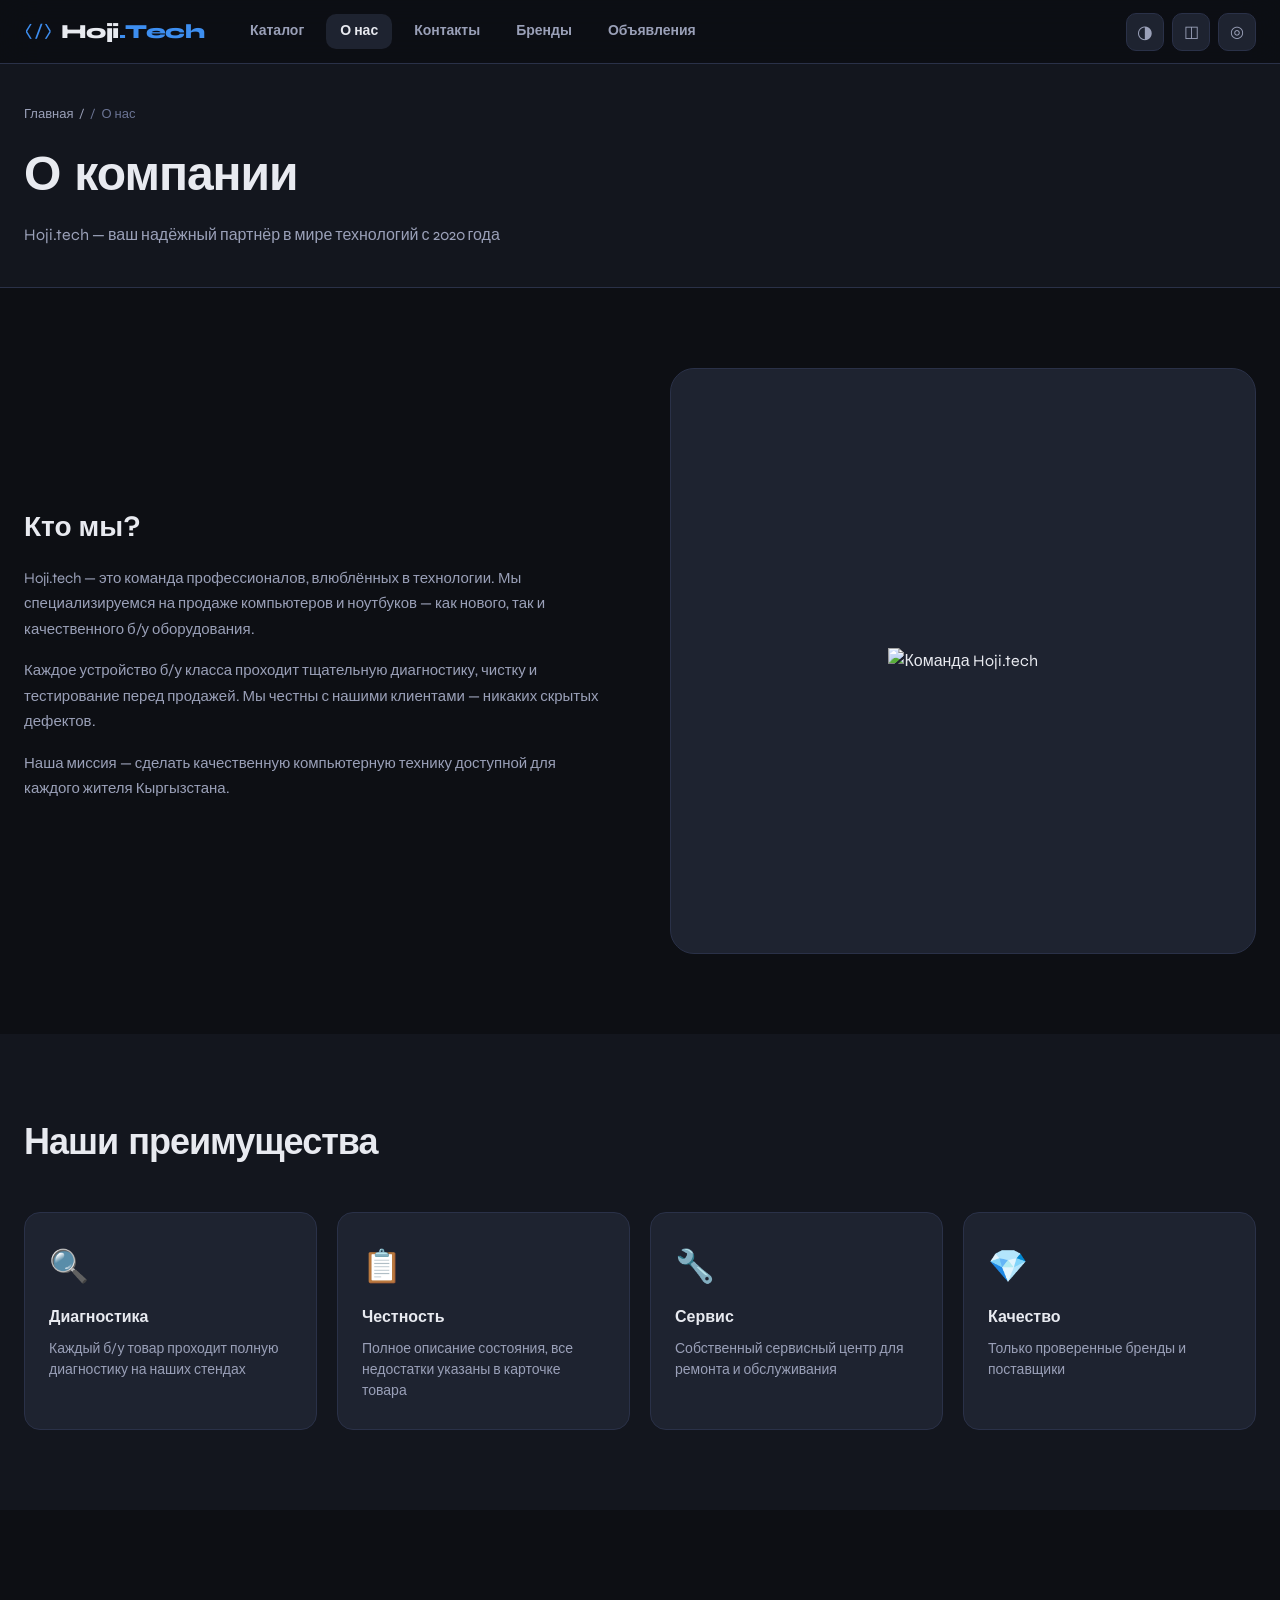
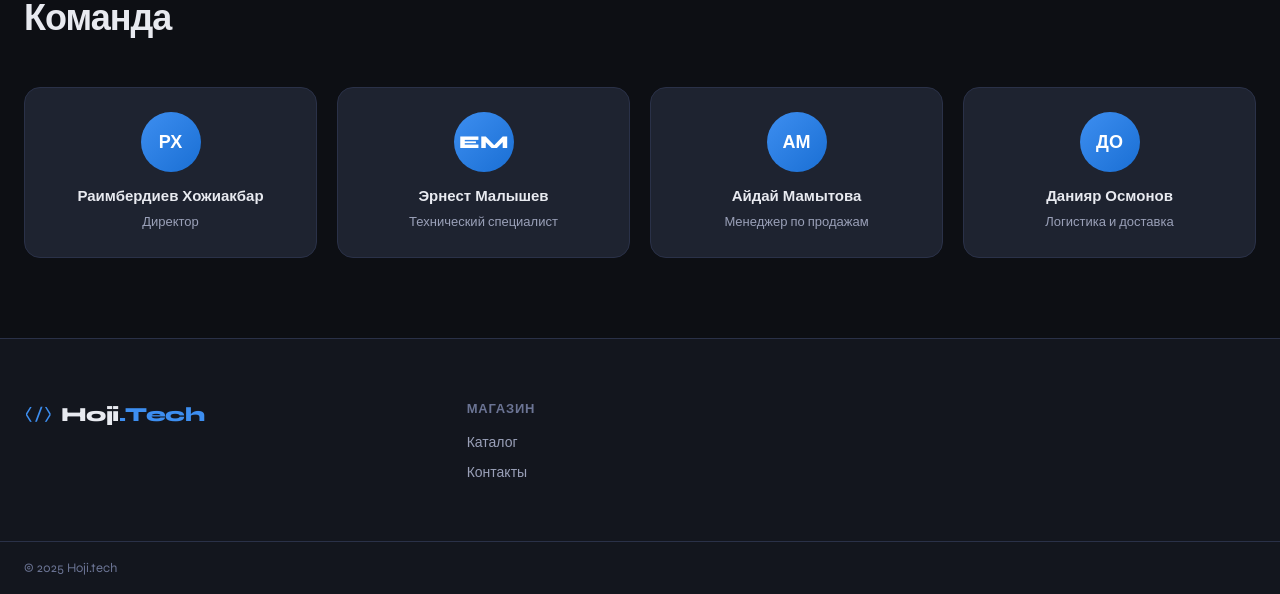
==== commit 4ef51ad0: "Replace text with image in about section" ====
--- a/about.html
+++ b/about.html
@@ -57,9 +57,7 @@
         <div class="about-image">
           <div class="about-image-card">
             <div class="about-image-inner">
-              <span class="about-big-icon">⟨/⟩</span>
-              <h3>Hoji.tech</h3>
-              <p>С 2020 года</p>
+              <img src="компания.jpg" alt="Команда Hoji.tech" class="about-image-img">
             </div>
           </div>
         </div>
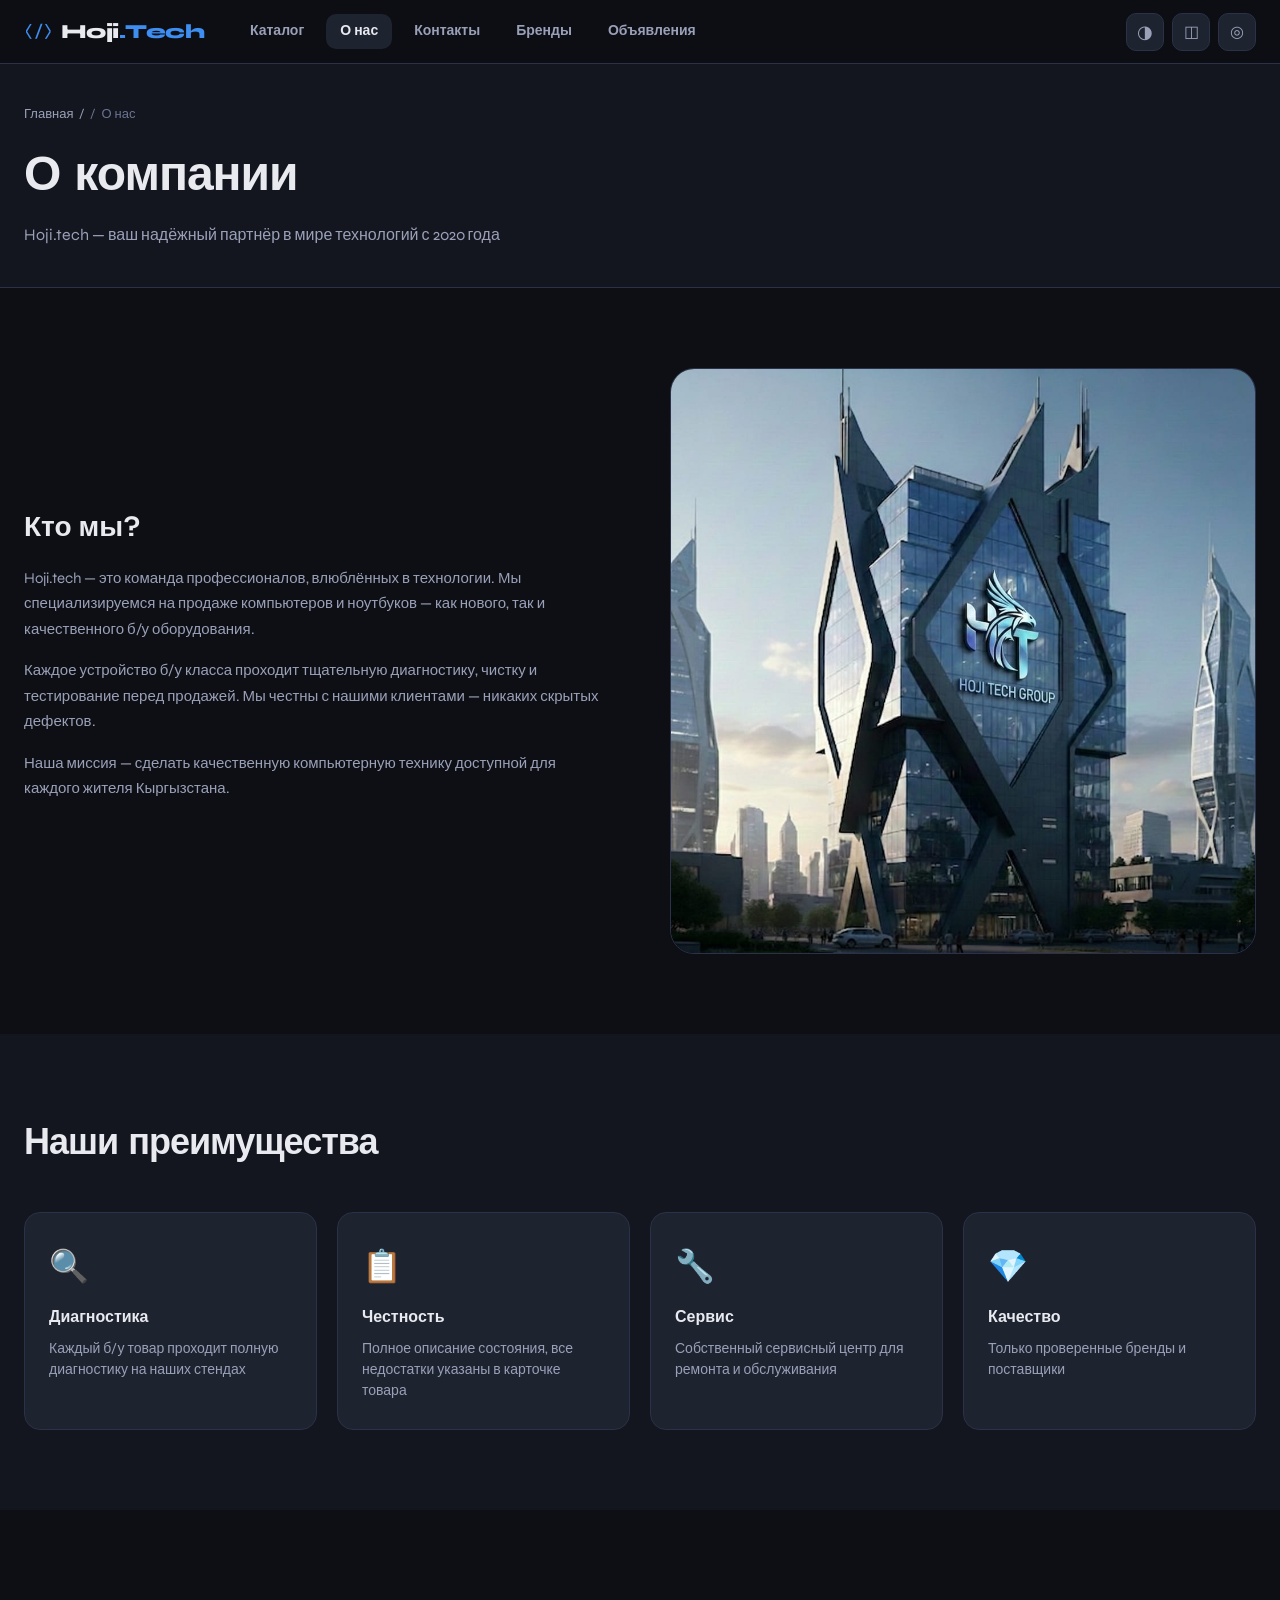
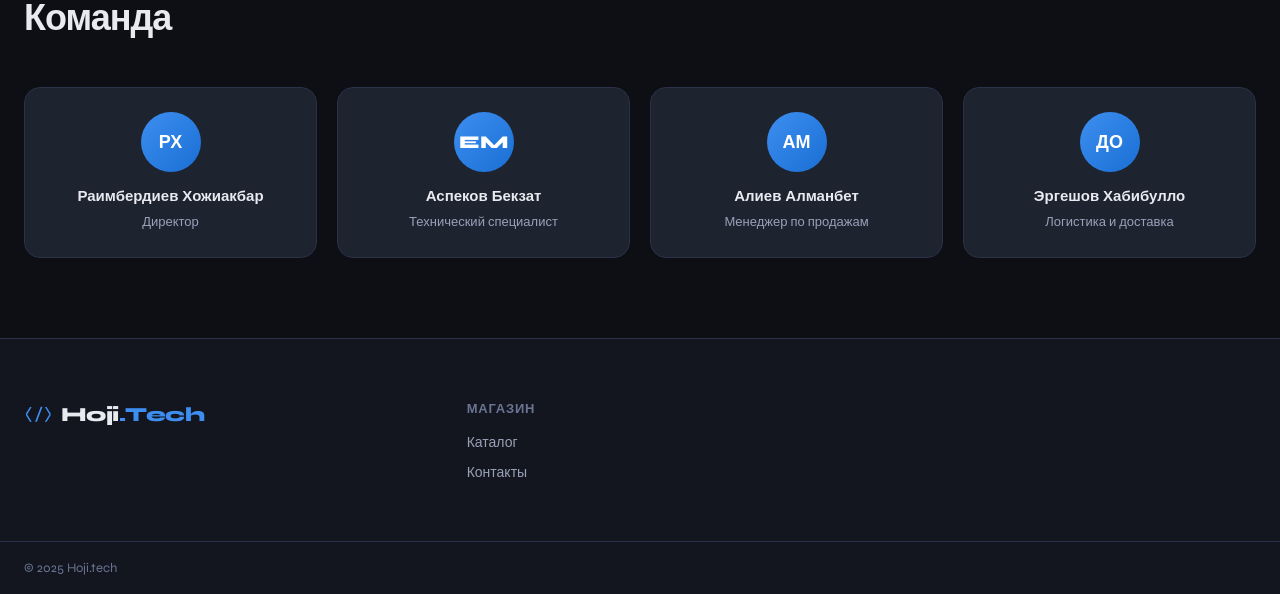
==== commit f1a33910: "Update team member names in about.html" ====
--- a/about.html
+++ b/about.html
@@ -103,17 +103,17 @@
           </div>
           <div class="team-card">
             <div class="team-card__avatar">EM</div>
-            <h3>Эрнест Малышев</h3>
+            <h3>Аспеков Бекзат</h3>
             <p>Технический специалист</p>
           </div>
           <div class="team-card">
             <div class="team-card__avatar">АМ</div>
-            <h3>Айдай Мамытова</h3>
+            <h3>Алиев Алманбет</h3>
             <p>Менеджер по продажам</p>
           </div>
           <div class="team-card">
             <div class="team-card__avatar">ДО</div>
-            <h3>Данияр Осмонов</h3>
+            <h3>Эргешов Хабибулло</h3>
             <p>Логистика и доставка</p>
           </div>
         </div>
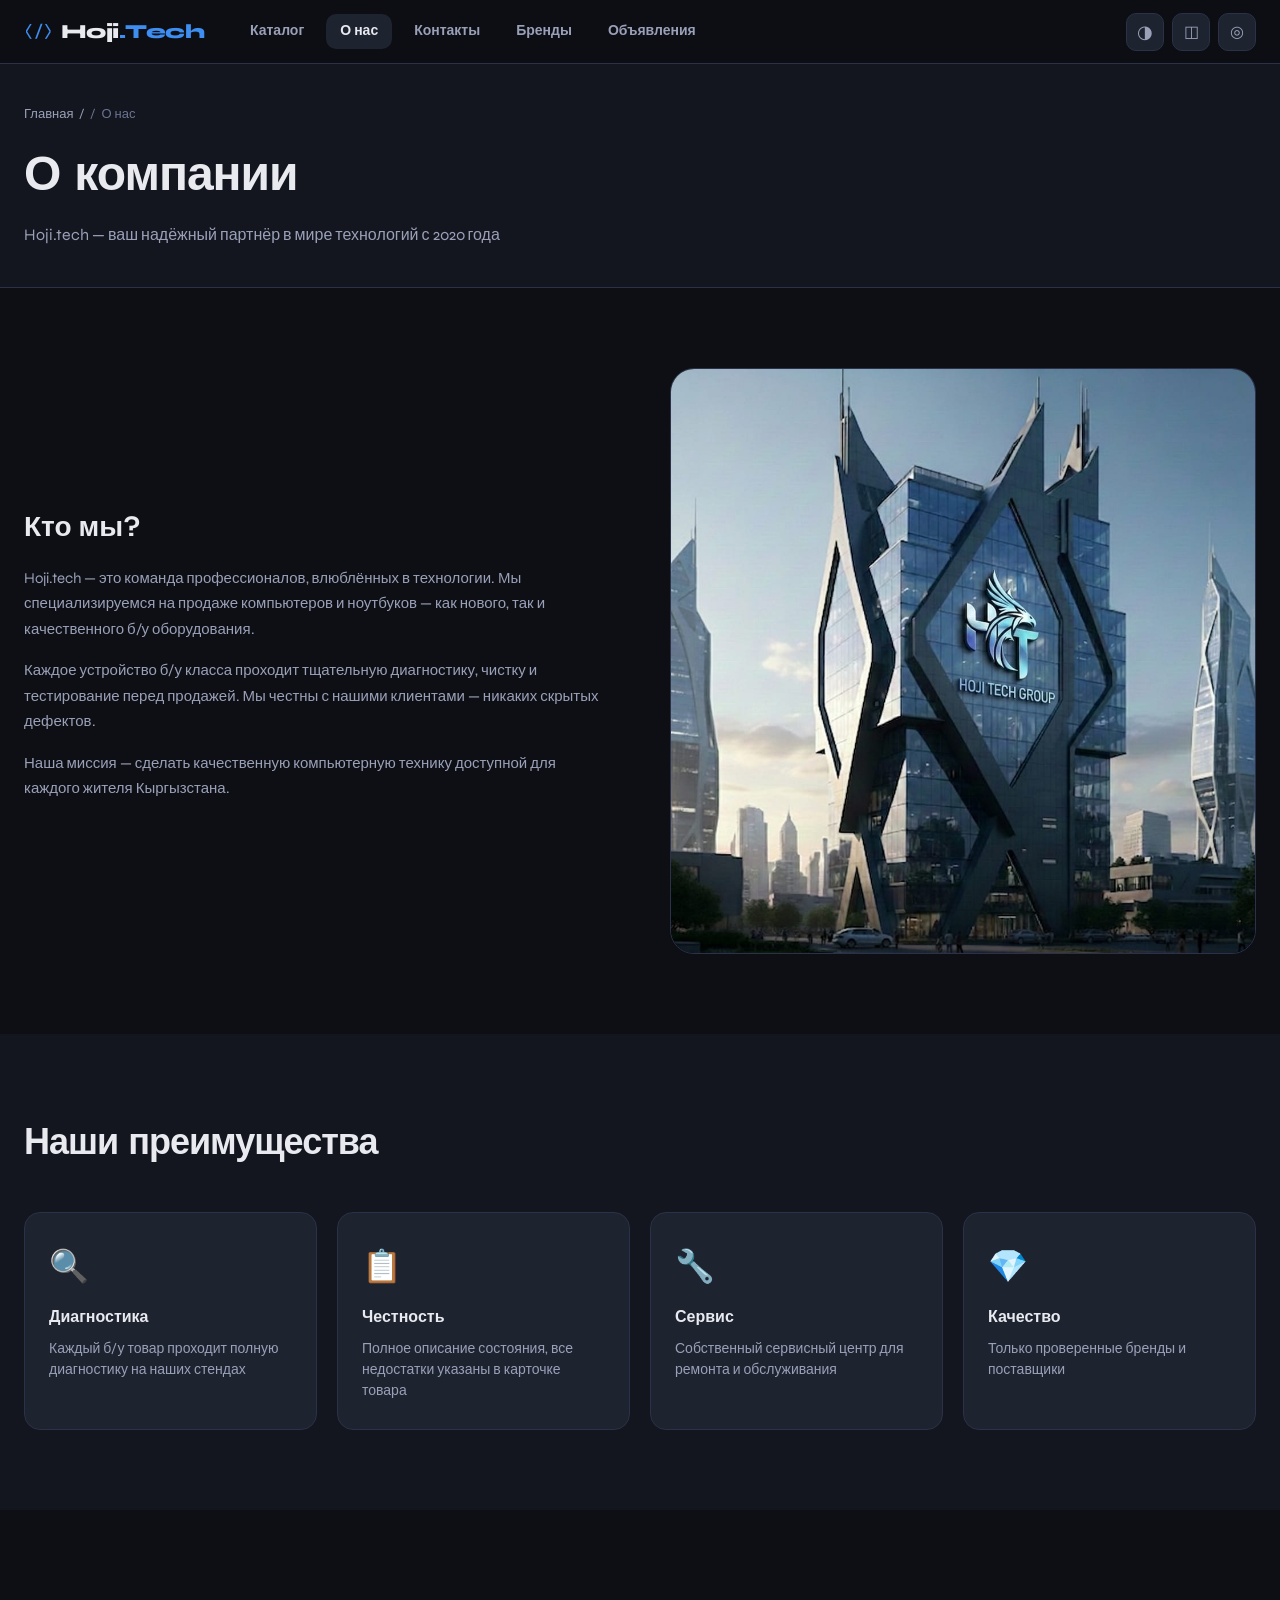
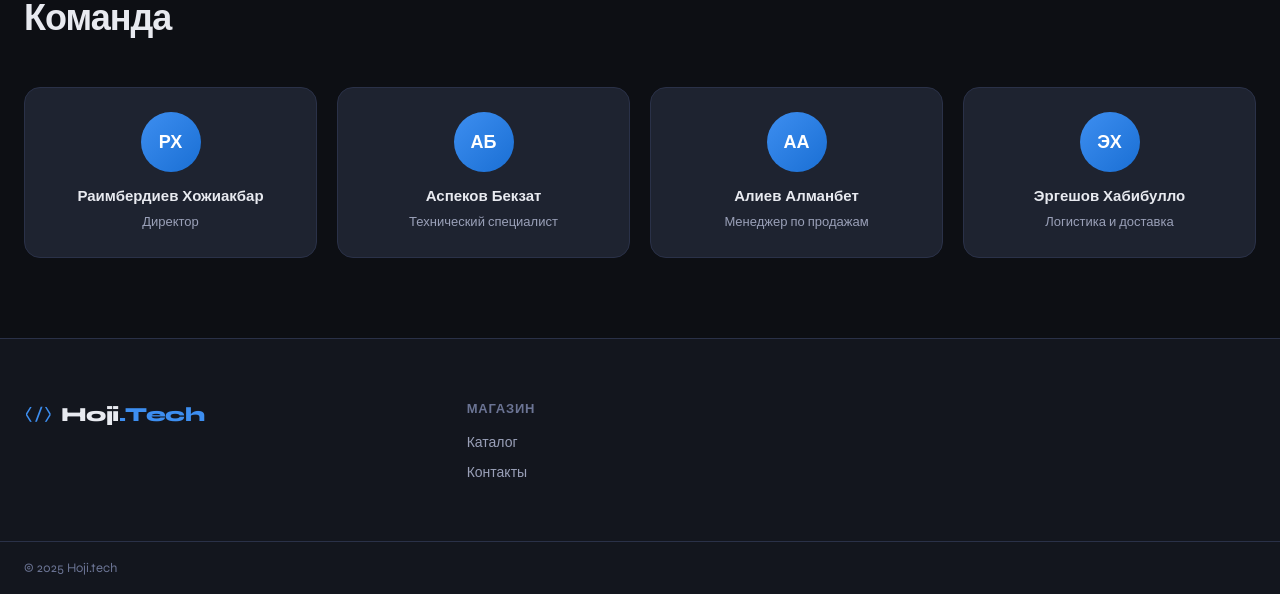
==== commit 7942618b: "Update team member avatars in about.html" ====
--- a/about.html
+++ b/about.html
@@ -102,17 +102,17 @@
             <p>Директор</p>
           </div>
           <div class="team-card">
-            <div class="team-card__avatar">EM</div>
+            <div class="team-card__avatar">АБ</div>
             <h3>Аспеков Бекзат</h3>
             <p>Технический специалист</p>
           </div>
           <div class="team-card">
-            <div class="team-card__avatar">АМ</div>
+            <div class="team-card__avatar">АА</div>
             <h3>Алиев Алманбет</h3>
             <p>Менеджер по продажам</p>
           </div>
           <div class="team-card">
-            <div class="team-card__avatar">ДО</div>
+            <div class="team-card__avatar">ЭХ</div>
             <h3>Эргешов Хабибулло</h3>
             <p>Логистика и доставка</p>
           </div>
